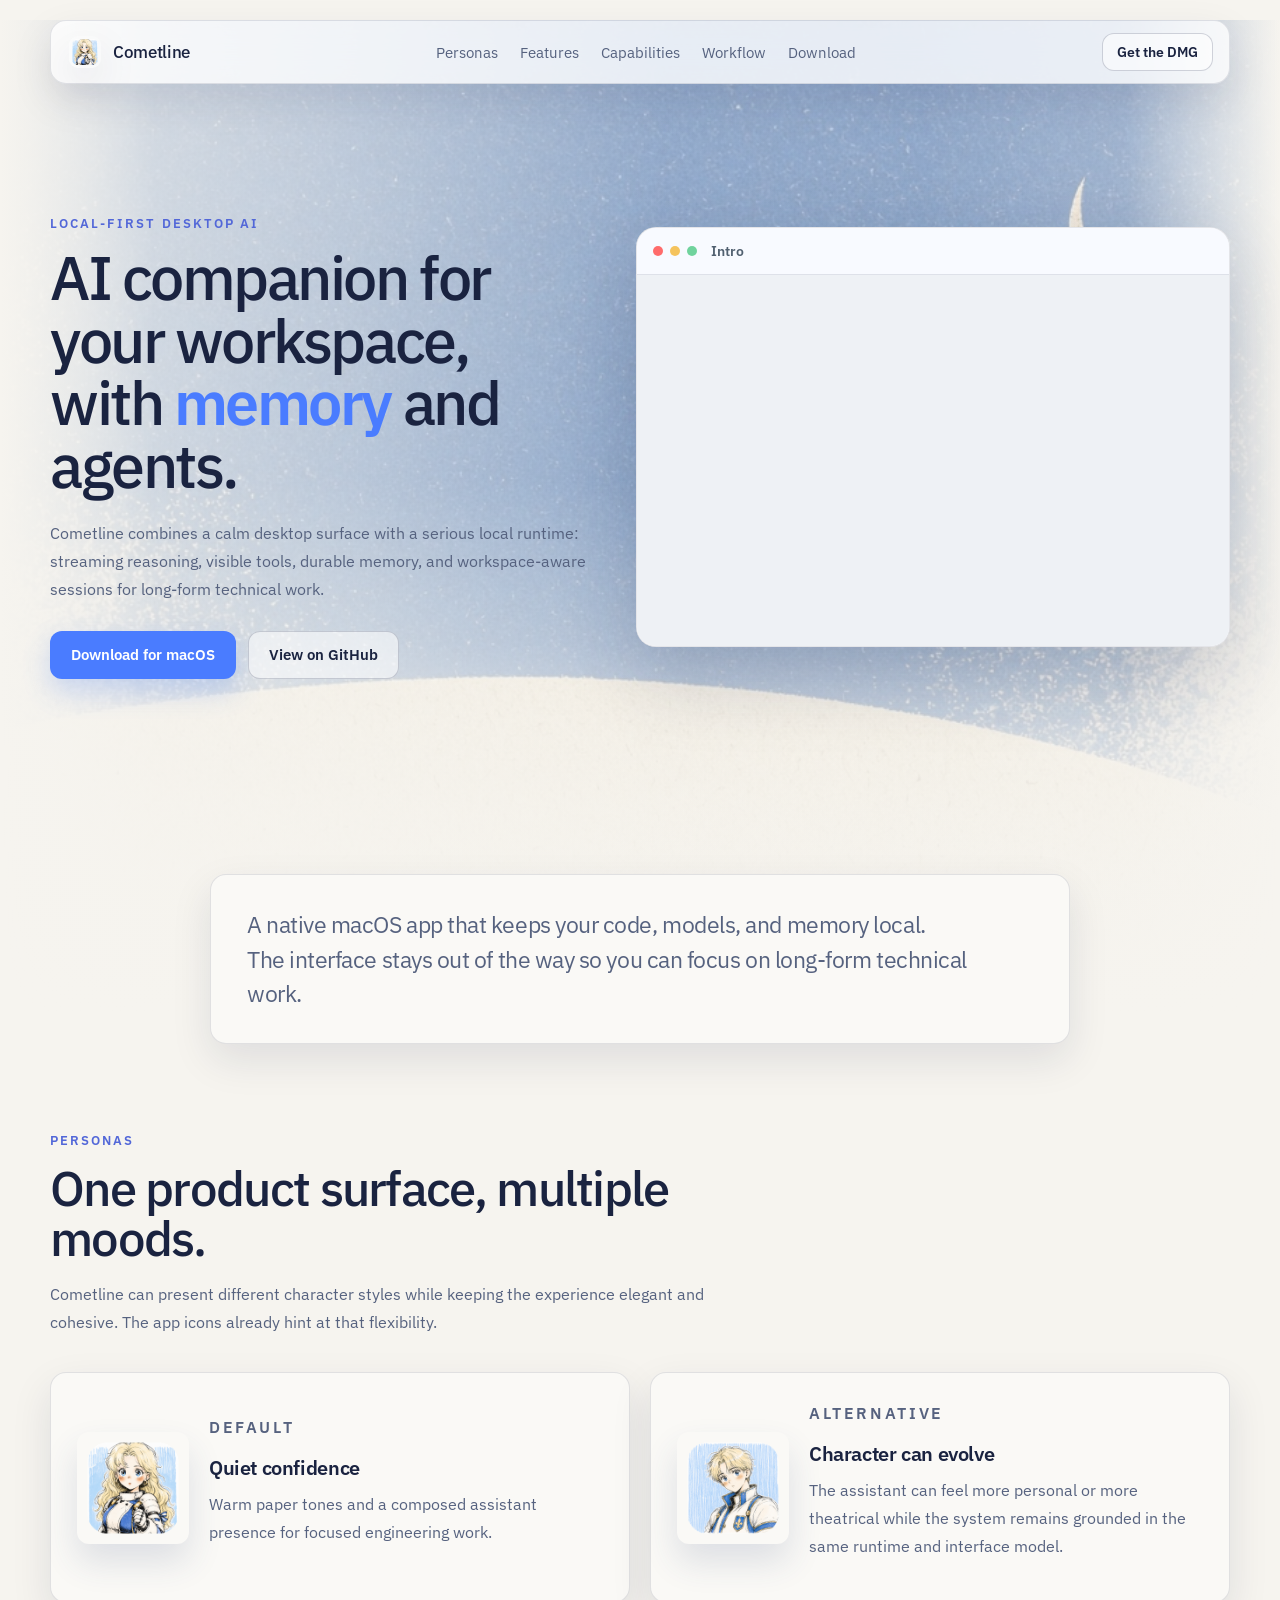
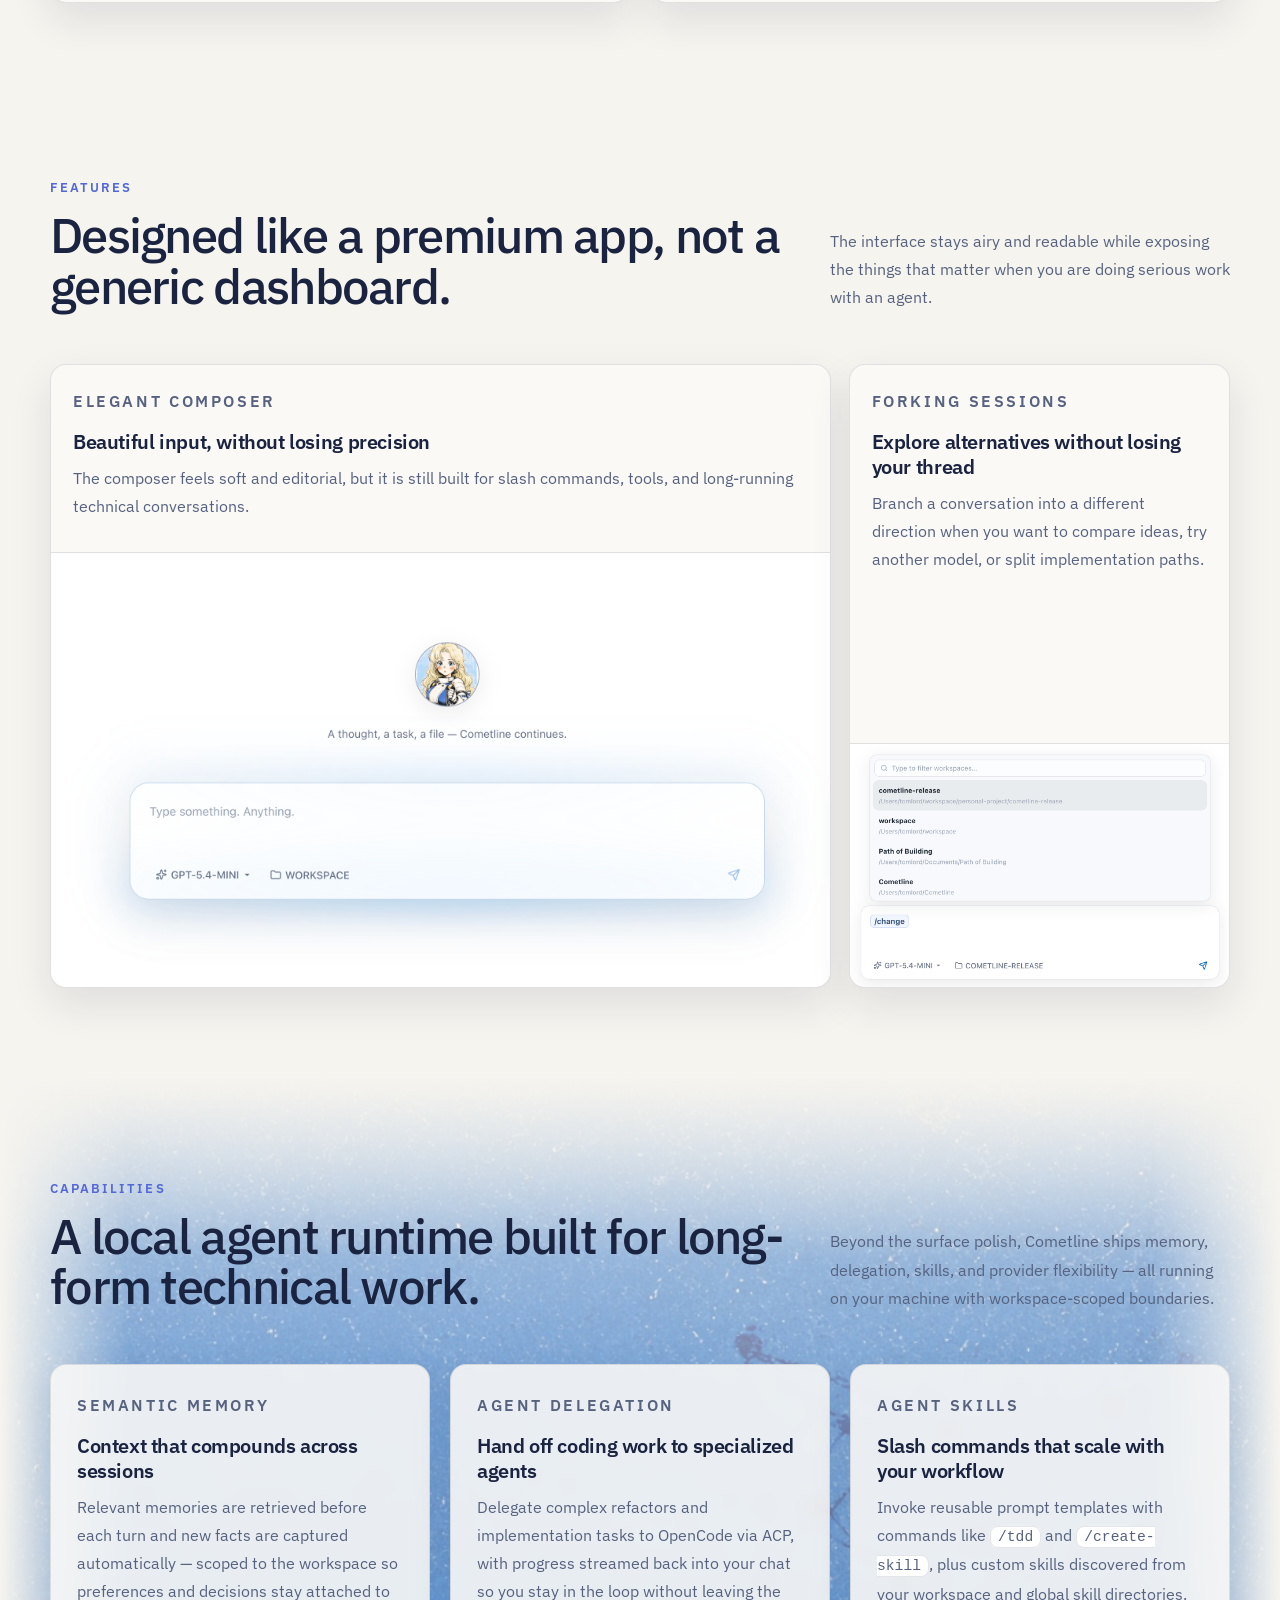
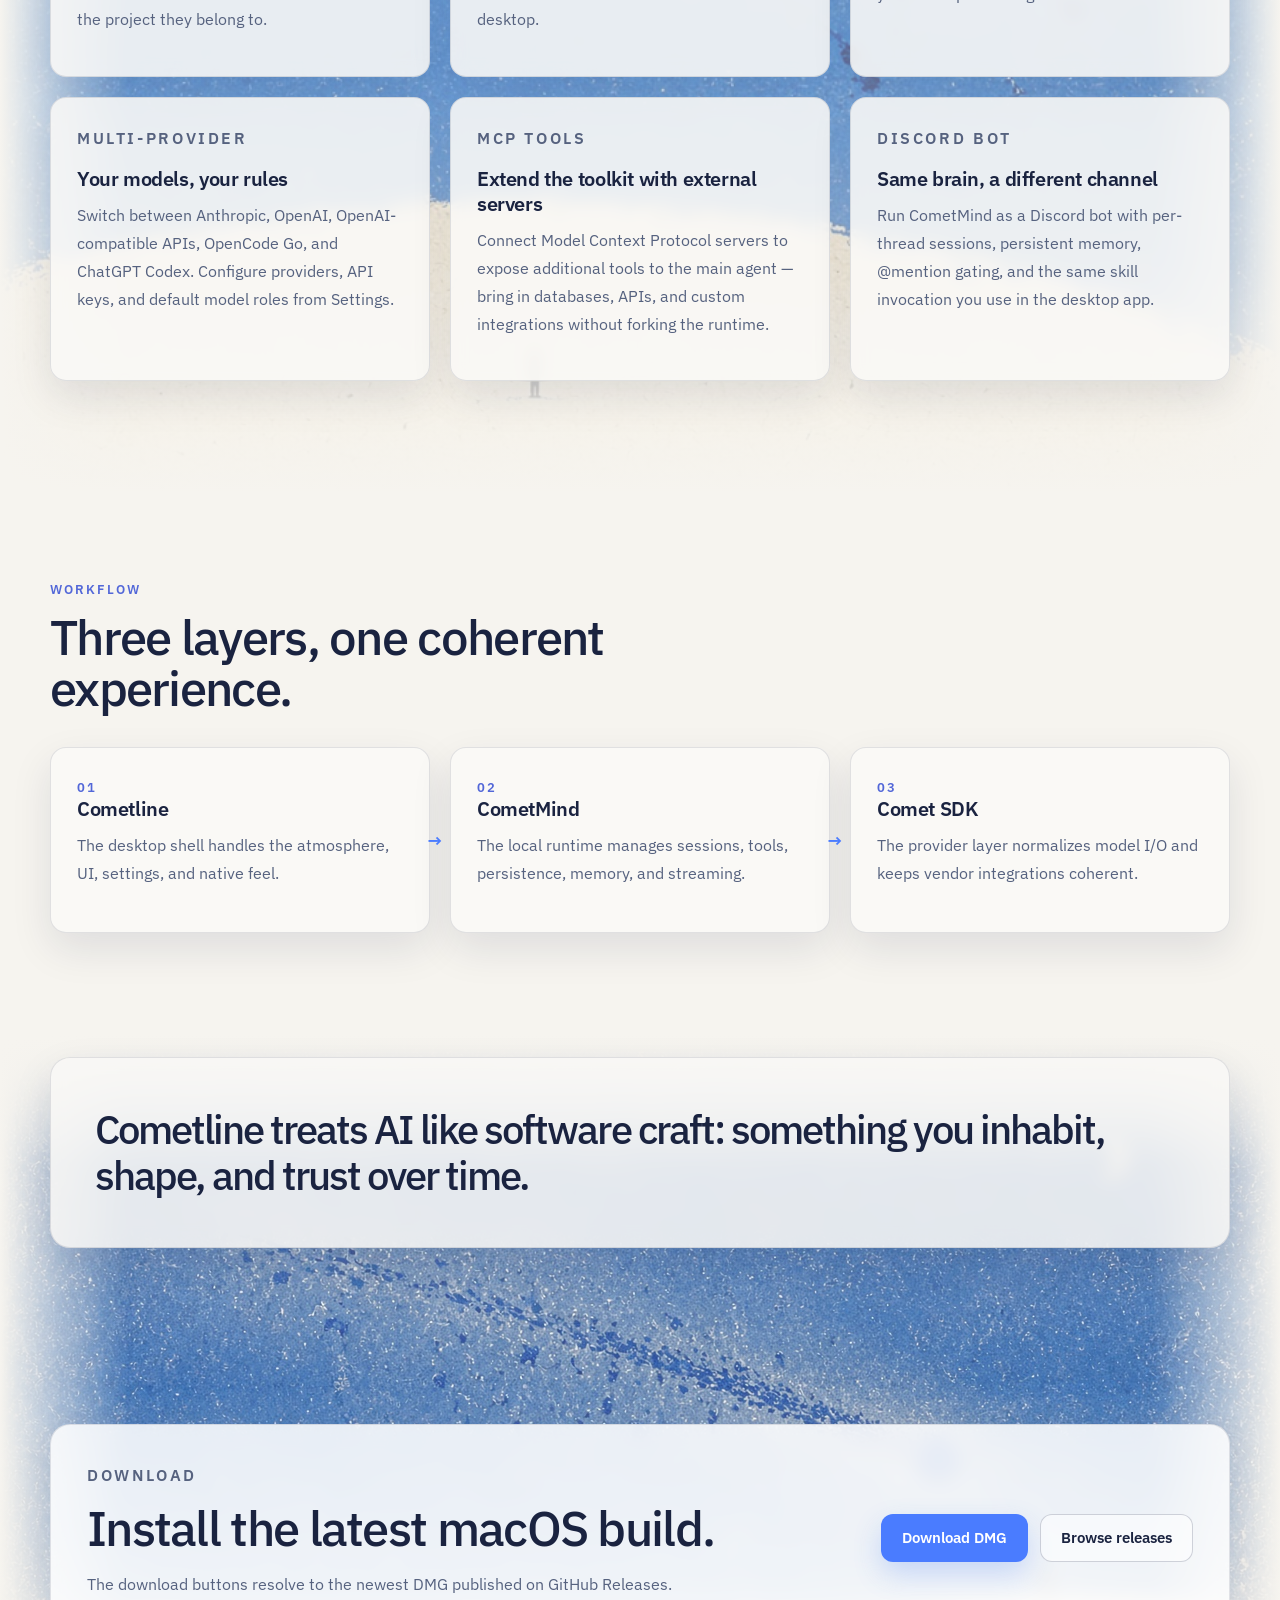
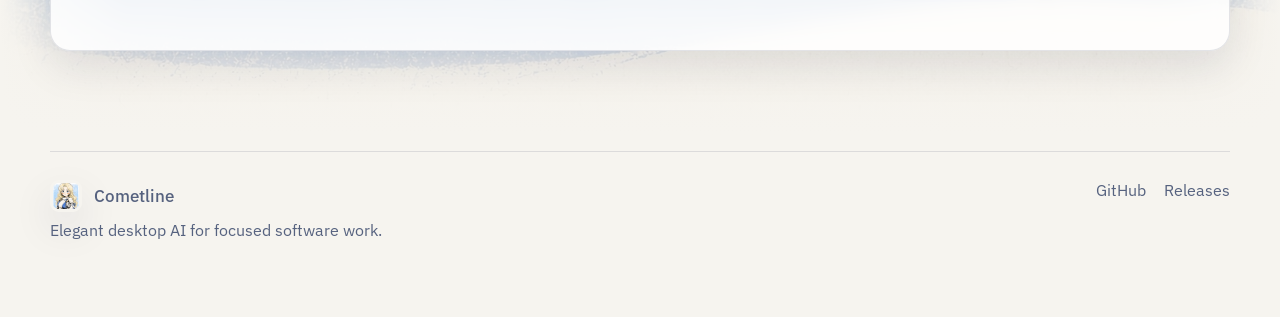
==== index.html @ 5d24bba9 "new landing page Signed-off-by: Tom Liu (Liu Hsiu-Chi) <0xtomlord1122@gmail.com>" ====
<!doctype html>
<html lang="en">
  <head>
    <meta charset="utf-8" />
    <meta name="viewport" content="width=device-width, initial-scale=1" />
    <title>Cometline</title>
    <meta
      name="description"
      content="Cometline is a local-first desktop AI assistant with semantic memory, agent delegation, slash-command skills, multi-provider support, MCP tools, and a native-feeling macOS interface."
    />
    <meta property="og:title" content="Cometline" />
    <meta
      property="og:description"
      content="Elegant desktop AI for focused software work."
    />
    <meta property="og:type" content="website" />
    <meta name="theme-color" content="#f4efe5" />
    <link rel="icon" type="image/png" href="./static/app_icon.png" />
    <link rel="preconnect" href="https://fonts.googleapis.com" />
    <link rel="preconnect" href="https://fonts.gstatic.com" crossorigin />
    <link
      href="https://fonts.googleapis.com/css2?family=IBM+Plex+Sans:ital,wght@0,400;0,500;0,600;1,400&display=swap"
      rel="stylesheet"
    />
    <link rel="stylesheet" href="./styles.css" />
    <link rel="preload" as="image" href="./static/visual-nebula.jpg" />
  </head>
  <body>
    <div class="hero-atmosphere" aria-hidden="true">
      <img
        src="./static/visual-nebula.jpg"
        alt=""
        width="1280"
        height="720"
        fetchpriority="high"
      />
    </div>

    <div class="page-shell">
      <header class="site-header">
        <a class="brand" href="#top" aria-label="Cometline home">
          <img class="brand-icon" src="./static/app_icon.png" alt="" />
          <span class="brand-wordmark">Cometline</span>
        </a>

        <nav class="site-nav" aria-label="Primary">
          <a href="#personas">Personas</a>
          <a href="#features">Features</a>
          <a href="#capabilities">Capabilities</a>
          <a href="#workflow">Workflow</a>
          <a href="#download">Download</a>
        </nav>

        <a class="button button-small button-secondary" href="#download">Get the DMG</a>
      </header>

      <main id="top">
        <section class="hero section" aria-labelledby="hero-heading">
          <div class="hero-copy">
            <p class="eyebrow">Local-first desktop AI</p>
            <h1 id="hero-heading">
              AI companion for your workspace, with <em>memory</em> and agents.
            </h1>
            <p class="hero-text">
              Cometline combines a calm desktop surface with a serious local runtime: streaming
              reasoning, visible tools, durable memory, and workspace-aware sessions for long-form
              technical work.
            </p>

            <div class="hero-actions">
              <a
                class="button button-primary"
                id="hero-download-link"
                href="https://github.com/Cometline/cometline/releases/latest"
              >
                Download for macOS
              </a>
              <a class="button button-ghost" href="https://github.com/Cometline/cometline">
                View on GitHub
              </a>
            </div>
          </div>

          <div class="hero-stage">
            <div class="video-shell">
              <div class="window-bar">
                <div class="traffic-lights" aria-hidden="true">
                  <span></span>
                  <span></span>
                  <span></span>
                </div>
                <span class="window-label">Intro</span>
              </div>
              <video
                class="intro-video"
                src="./static/intro.mp4"
                autoplay
                muted
                loop
                playsinline
                preload="metadata"
              ></video>
            </div>
          </div>
        </section>

        <section class="section trust-band" aria-label="Product positioning">
          <p>
            A native macOS app that keeps your code, models, and memory local. The interface stays
            out of the way so you can focus on long-form technical work.
          </p>
        </section>

        <section class="section personas-section" id="personas" aria-labelledby="personas-heading">
          <div class="section-heading">
            <p class="eyebrow">Personas</p>
            <h2 id="personas-heading">One product surface, multiple moods.</h2>
            <p class="section-text">
              Cometline can present different character styles while keeping the experience elegant
              and cohesive. The app icons already hint at that flexibility.
            </p>
          </div>

          <div class="persona-grid">
            <article class="persona-card persona-card-main">
              <img src="./static/app_icon.png" alt="Cometline app icon" />
              <div>
                <p class="persona-label">Default</p>
                <h3>Quiet confidence</h3>
                <p>
                  Warm paper tones and a composed assistant presence for focused engineering work.
                </p>
              </div>
            </article>

            <article class="persona-card persona-card-alt">
              <img src="./static/app_icon_man.png" alt="Alternative Cometline persona icon" />
              <div>
                <p class="persona-label">Alternative</p>
                <h3>Character can evolve</h3>
                <p>
                  The assistant can feel more personal or more theatrical while the system remains
                  grounded in the same runtime and interface model.
                </p>
              </div>
            </article>
          </div>
        </section>

        <section class="section" id="features" aria-labelledby="features-heading">
          <div class="section-heading split-heading">
            <div>
              <p class="eyebrow">Features</p>
              <h2 id="features-heading">Designed like a premium app, not a generic dashboard.</h2>
            </div>
            <p class="section-text">
              The interface stays airy and readable while exposing the things that matter when you
              are doing serious work with an agent.
            </p>
          </div>

          <div class="showcase-grid">
            <article class="showcase-card showcase-card-large">
              <div class="showcase-copy">
                <p class="showcase-kicker">Elegant composer</p>
                <h3>Beautiful input, without losing precision</h3>
                <p>
                  The composer feels soft and editorial, but it is still built for slash commands,
                  tools, and long-running technical conversations.
                </p>
              </div>
              <img src="./static/elegant-composer.png" alt="Cometline elegant composer interface" />
            </article>

            <article class="showcase-card showcase-card-side">
              <div class="showcase-copy">
                <p class="showcase-kicker">Forking sessions</p>
                <h3>Explore alternatives without losing your thread</h3>
                <p>
                  Branch a conversation into a different direction when you want to compare ideas,
                  try another model, or split implementation paths.
                </p>
              </div>
              <img src="./static/fork-session.png" alt="Cometline fork session interface" />
            </article>


          </div>
        </section>

        <section class="section capabilities-section has-visual" id="capabilities" aria-labelledby="capabilities-heading">
          <div class="section-visual" aria-hidden="true">
            <img
              src="./static/visual-constellation.jpg"
              alt=""
              width="1280"
              height="720"
              loading="lazy"
            />
          </div>
          <div class="section-heading split-heading">
            <div>
              <p class="eyebrow">Capabilities</p>
              <h2 id="capabilities-heading">A local agent runtime built for long-form technical work.</h2>
            </div>
            <p class="section-text">
              Beyond the surface polish, Cometline ships memory, delegation, skills, and provider
              flexibility — all running on your machine with workspace-scoped boundaries.
            </p>
          </div>

          <div class="capability-grid">
            <article class="capability-card">
              <p class="showcase-kicker">Semantic memory</p>
              <h3>Context that compounds across sessions</h3>
              <p>
                Relevant memories are retrieved before each turn and new facts are captured
                automatically — scoped to the workspace so preferences and decisions stay attached
                to the project they belong to.
              </p>
            </article>

            <article class="capability-card">
              <p class="showcase-kicker">Agent delegation</p>
              <h3>Hand off coding work to specialized agents</h3>
              <p>
                Delegate complex refactors and implementation tasks to OpenCode via ACP, with
                progress streamed back into your chat so you stay in the loop without leaving the
                desktop.
              </p>
            </article>

            <article class="capability-card">
              <p class="showcase-kicker">Agent Skills</p>
              <h3>Slash commands that scale with your workflow</h3>
              <p>
                Invoke reusable prompt templates with commands like <code>/tdd</code> and
                <code>/create-skill</code>, plus custom skills discovered from your workspace and
                global skill directories.
              </p>
            </article>

            <article class="capability-card">
              <p class="showcase-kicker">Multi-provider</p>
              <h3>Your models, your rules</h3>
              <p>
                Switch between Anthropic, OpenAI, OpenAI-compatible APIs, OpenCode Go, and ChatGPT
                Codex. Configure providers, API keys, and default model roles from Settings.
              </p>
            </article>

            <article class="capability-card">
              <p class="showcase-kicker">MCP tools</p>
              <h3>Extend the toolkit with external servers</h3>
              <p>
                Connect Model Context Protocol servers to expose additional tools to the main agent
                — bring in databases, APIs, and custom integrations without forking the runtime.
              </p>
            </article>

            <article class="capability-card">
              <p class="showcase-kicker">Discord bot</p>
              <h3>Same brain, a different channel</h3>
              <p>
                Run CometMind as a Discord bot with per-thread sessions, persistent memory,
                @mention gating, and the same skill invocation you use in the desktop app.
              </p>
            </article>
          </div>
        </section>

        <section class="section workflow-section" id="workflow" aria-labelledby="workflow-heading">
          <div class="section-heading">
            <p class="eyebrow">Workflow</p>
            <h2 id="workflow-heading">Three layers, one coherent experience.</h2>
          </div>

          <div class="workflow-rail">
            <article class="workflow-card">
              <span class="workflow-index">01</span>
              <h3>Cometline</h3>
              <p>The desktop shell handles the atmosphere, UI, settings, and native feel.</p>
            </article>

            <article class="workflow-card">
              <span class="workflow-index">02</span>
              <h3>CometMind</h3>
              <p>The local runtime manages sessions, tools, persistence, memory, and streaming.</p>
            </article>

            <article class="workflow-card">
              <span class="workflow-index">03</span>
              <h3>Comet SDK</h3>
              <p>The provider layer normalizes model I/O and keeps vendor integrations coherent.</p>
            </article>
          </div>
        </section>

        <div class="closing-band has-visual">
          <div class="section-visual" aria-hidden="true">
            <img
              src="./static/visual-comet.jpg"
              alt=""
              width="1280"
              height="720"
              loading="lazy"
            />
          </div>

        <section class="section manifesto-section" aria-label="Manifesto">
          <blockquote>
            Cometline treats AI like software craft: something you inhabit, shape, and trust over
            time.
          </blockquote>
        </section>

        <section class="section download-section" id="download" aria-labelledby="download-heading">
          <div class="download-panel">
            <div class="download-copy">
              <p class="eyebrow">Download</p>
              <h2 id="download-heading">Install the latest macOS build.</h2>
              <p>The download buttons resolve to the newest DMG published on GitHub Releases.</p>
            </div>

            <div class="download-actions-panel">
              <a
                class="button button-primary"
                id="download-link"
                href="https://github.com/Cometline/cometline/releases/latest"
              >
                Download DMG
              </a>
              <a class="button button-ghost" href="https://github.com/Cometline/cometline/releases">
                Browse releases
              </a>
            </div>
          </div>
        </section>
        </div>
      </main>

      <footer class="site-footer">
        <div>
          <div class="footer-brand">
            <img class="brand-icon" src="./static/app_icon.png" alt="" />
            <span class="brand-wordmark">Cometline</span>
          </div>
          <p>Elegant desktop AI for focused software work.</p>
        </div>

        <div class="footer-links">
          <a href="https://github.com/Cometline/cometline">GitHub</a>
          <a href="https://github.com/Cometline/cometline/releases">Releases</a>
        </div>
      </footer>
    </div>
  </body>
</html>
---- styles.css ----
:root {
  --bg: #f6f4ef;
  --bg-deep: #edeae3;
  --surface: #faf9f6;
  --surface-strong: #ffffff;
  --surface-dark: rgba(25, 31, 52, 0.82);
  --ink: #1a2340;
  --muted: #56627f;
  --line: rgba(33, 42, 74, 0.12);
  --line-strong: rgba(33, 42, 74, 0.2);
  --blue: #4a7cff;
  --shadow-soft: 0 16px 40px rgba(24, 33, 68, 0.1);
  --shadow-strong: 0 28px 80px rgba(24, 33, 68, 0.18);
  --radius-xl: 20px;
  --radius-lg: 16px;
  --radius-md: 12px;
  --max-width: 1180px;
  --font-sans: "IBM Plex Sans", -apple-system, BlinkMacSystemFont, "Segoe UI", sans-serif;
}

* {
  box-sizing: border-box;
}

html {
  scroll-behavior: smooth;
}

body {
  position: relative;
  margin: 0;
  color: var(--ink);
  font-family: var(--font-sans);
  background: var(--bg);
  -webkit-font-smoothing: antialiased;
  text-rendering: optimizeLegibility;
  overflow-x: hidden;
}

.hero-atmosphere,
.section-visual {
  pointer-events: none;
  overflow: hidden;
}

.hero-atmosphere {
  position: absolute;
  top: 0;
  left: 0;
  right: 0;
  height: min(112vh, 1040px);
  z-index: 0;
}

.hero-atmosphere img,
.section-visual img {
  width: 100%;
  height: 100%;
  object-fit: cover;
}

.hero-atmosphere img {
  object-position: 58% 38%;
  opacity: 0.56;
  -webkit-mask-image:
    linear-gradient(to right, transparent 0%, #000 12%, #000 88%, transparent 100%),
    linear-gradient(to bottom, #000 62%, transparent 100%);
  mask-image:
    linear-gradient(to right, transparent 0%, #000 12%, #000 88%, transparent 100%),
    linear-gradient(to bottom, #000 62%, transparent 100%);
  -webkit-mask-composite: source-in;
  mask-composite: intersect;
}

.hero-atmosphere::after {
  content: "";
  position: absolute;
  inset: 0;
  background:
    linear-gradient(
      90deg,
      rgba(246, 244, 239, 0.82) 0%,
      rgba(246, 244, 239, 0.5) 28%,
      rgba(246, 244, 239, 0.14) 52%,
      rgba(246, 244, 239, 0.12) 72%,
      rgba(246, 244, 239, 0.36) 100%
    ),
    linear-gradient(
      180deg,
      rgba(246, 244, 239, 0.12) 0%,
      rgba(246, 244, 239, 0.06) 46%,
      var(--bg) 100%
    );
}

.has-visual {
  position: relative;
}

.section-visual {
  position: absolute;
  top: 0;
  bottom: 0;
  left: calc(50% - 50vw);
  width: 100vw;
  z-index: 0;
}

.section-visual img {
  object-position: center 38%;
  -webkit-mask-image:
    linear-gradient(to right, transparent 0%, #000 10%, #000 90%, transparent 100%),
    linear-gradient(to bottom, transparent 0%, #000 18%, #000 78%, transparent 100%);
  mask-image:
    linear-gradient(to right, transparent 0%, #000 10%, #000 90%, transparent 100%),
    linear-gradient(to bottom, transparent 0%, #000 18%, #000 78%, transparent 100%);
  -webkit-mask-composite: source-in;
  mask-composite: intersect;
}

.section-visual::after {
  content: "";
  position: absolute;
  inset: 0;
}

.has-visual > *:not(.section-visual) {
  position: relative;
  z-index: 1;
}

.capabilities-section.has-visual {
  padding-top: 104px;
  padding-bottom: 112px;
}

.capabilities-section .section-visual img {
  object-position: 70% 28%;
}

.capabilities-section .section-visual::after {
  background:
    linear-gradient(
      180deg,
      rgba(246, 244, 239, 0.78) 0%,
      rgba(246, 244, 239, 0.48) 30%,
      rgba(246, 244, 239, 0.4) 58%,
      rgba(246, 244, 239, 0.74) 100%
    );
}

.closing-band {
  position: relative;
  margin-top: 12px;
}

.closing-band .section-visual img {
  object-position: 78% 46%;
}

.closing-band .section-visual::after {
  background:
    linear-gradient(
      180deg,
      var(--bg) 0%,
      rgba(246, 244, 239, 0.28) 20%,
      rgba(246, 244, 239, 0.16) 50%,
      rgba(246, 244, 239, 0.48) 78%,
      var(--bg) 100%
    );
}

a {
  color: inherit;
  text-decoration: none;
}

img,
video {
  display: block;
  max-width: 100%;
}

.page-shell {
  position: relative;
  z-index: 1;
  width: min(calc(100% - 40px), var(--max-width));
  margin: 0 auto;
}

.site-header {
  position: sticky;
  top: 16px;
  z-index: 20;
  display: flex;
  align-items: center;
  justify-content: space-between;
  gap: 20px;
  margin-top: 20px;
  padding: 12px 16px 12px 18px;
  border: 1px solid var(--line);
  border-radius: var(--radius-lg);
  background: rgba(255, 255, 255, 0.78);
  box-shadow: var(--shadow-soft);
  backdrop-filter: saturate(1.15) blur(16px);
  -webkit-backdrop-filter: saturate(1.15) blur(16px);
}

.brand,
.footer-brand {
  display: inline-flex;
  align-items: center;
  gap: 12px;
}

.brand {
  font-weight: 600;
  letter-spacing: -0.02em;
}

.brand-icon {
  width: 32px;
  height: 32px;
  border-radius: 9px;
  box-shadow: var(--shadow-soft);
}

.brand-wordmark {
  font-size: 1.05rem;
  font-weight: 500;
}

.site-nav {
  display: inline-flex;
  gap: 22px;
  color: var(--muted);
  font-size: 0.92rem;
}

.site-nav a:hover,
.footer-links a:hover {
  color: var(--ink);
}

.section {
  padding: 88px 0;
}

.hero {
  display: grid;
  grid-template-columns: minmax(0, 0.95fr) minmax(0, 1.05fr);
  align-items: center;
  gap: 48px;
  min-height: calc(100vh - 110px);
  padding-top: 24px;
}

.hero-copy {
  position: relative;
}

.eyebrow,
.persona-label,
.showcase-kicker,
.workflow-index,
.capability-index {
  margin: 0 0 14px;
  color: #5267d8;
  font-size: 0.8rem;
  font-weight: 600;
  letter-spacing: 0.16em;
  text-transform: uppercase;
}

h1,
h2,
h3,
p,
blockquote {
  margin-top: 0;
}

h1,
h2,
.manifesto-section blockquote {
  font-weight: 500;
}

h1 {
  margin-bottom: 22px;
  font-size: clamp(2.6rem, 4.8vw, 4.4rem);
  line-height: 1.02;
  letter-spacing: -0.04em;
}

h1 em {
  font-style: normal;
  font-weight: 600;
  color: var(--blue);
}

h2 {
  margin-bottom: 16px;
  font-size: clamp(2rem, 3.8vw, 3.2rem);
  line-height: 1.04;
  letter-spacing: -0.035em;
}

h3 {
  margin-bottom: 10px;
  font-size: 1.22rem;
  font-weight: 600;
  letter-spacing: -0.02em;
}

.hero-text,
.section-text,
.trust-band p,
.persona-card p,
.showcase-copy p,
.capability-card p,
.workflow-card p,
.download-copy p,
.site-footer p,
.floating-card span {
  color: var(--muted);
  font-size: 1.02rem;
  line-height: 1.72;
}

.capability-card code {
  padding: 2px 7px;
  border: 1px solid var(--line);
  border-radius: 8px;
  background: var(--surface-strong);
  color: var(--muted);
  font-family: "SF Mono", ui-monospace, Menlo, Monaco, Consolas, monospace;
  font-size: 0.9em;
}

.hero-actions,
.download-actions-panel {
  display: flex;
  flex-wrap: wrap;
  gap: 12px;
}

.hero-actions {
  margin-top: 28px;
}

.button {
  display: inline-flex;
  align-items: center;
  justify-content: center;
  min-height: 48px;
  padding: 0 20px;
  border: 1px solid transparent;
  border-radius: var(--radius-md);
  font-size: 0.94rem;
  font-weight: 600;
  transition:
    transform 180ms ease,
    box-shadow 180ms ease,
    background-color 180ms ease,
    border-color 180ms ease;
}

.button:hover {
  transform: translateY(-1px);
}

.button-primary {
  color: #fff;
  background: var(--blue);
  box-shadow: 0 12px 28px rgba(63, 121, 244, 0.24);
}

.button-primary:hover {
  box-shadow: 0 22px 44px rgba(63, 121, 244, 0.34);
}

.button-secondary,
.button-ghost {
  border-color: var(--line-strong);
  background: rgba(255, 255, 255, 0.56);
}

.button-small {
  min-height: 38px;
  padding: 0 14px;
  font-size: 0.88rem;
}

.hero-stage {
  position: relative;
  padding: 20px 0 40px;
}

.video-shell,
.persona-card,
.showcase-card,
.capability-card,
.workflow-card,
.trust-band,
.download-panel,
.manifesto-section blockquote,
.floating-card {
  border: 1px solid var(--line);
  background: var(--surface);
  box-shadow: var(--shadow-soft);
}

.video-shell {
  overflow: hidden;
  border-radius: var(--radius-xl);
  background: var(--surface-strong);
  box-shadow: var(--shadow-strong);
}

.window-bar {
  display: flex;
  align-items: center;
  gap: 14px;
  padding: 14px 16px;
  border-bottom: 1px solid var(--line);
  background: rgba(247, 249, 255, 0.8);
}

.window-label {
  color: #516070;
  font-size: 0.88rem;
  font-weight: 600;
}

.traffic-lights {
  display: inline-flex;
  gap: 7px;
}

.traffic-lights span {
  width: 10px;
  height: 10px;
  border-radius: 50%;
}

.traffic-lights span:first-child {
  background: #ff6b6b;
}

.traffic-lights span:nth-child(2) {
  background: #f5c35d;
}

.traffic-lights span:nth-child(3) {
  background: #70d39d;
}

.intro-video {
  width: 100%;
  aspect-ratio: 16 / 10;
  object-fit: cover;
  background: #eef1f5;
}

.floating-card {
  position: absolute;
  display: flex;
  align-items: center;
  gap: 12px;
  max-width: 230px;
  padding: 11px 12px;
  border-radius: var(--radius-md);
}

.floating-card img {
  width: 44px;
  height: 44px;
  border-radius: 12px;
  flex: 0 0 auto;
}

.floating-card strong {
  display: block;
  margin-bottom: 3px;
  font-size: 0.88rem;
}

.floating-card span {
  font-size: 0.9rem;
  line-height: 1.5;
}

.floating-card-left {
  left: -56px;
  bottom: 48px;
}

.floating-card-right {
  top: 28px;
  right: -48px;
}

.trust-band {
  width: min(100%, 860px);
  margin-inline: auto;
  padding: 32px 36px;
  border-radius: var(--radius-lg);
  background: var(--surface);
}

.trust-band p {
  max-width: 720px;
  margin: 0;
  color: var(--muted);
  font-size: clamp(1.15rem, 1.8vw, 1.45rem);
  line-height: 1.5;
  letter-spacing: -0.02em;
}

.section-heading {
  max-width: 720px;
}

.split-heading {
  display: grid;
  grid-template-columns: minmax(0, 1fr) minmax(260px, 400px);
  gap: 28px;
  align-items: end;
  max-width: none;
}

.persona-grid,
.capability-grid,
.workflow-rail {
  display: grid;
  gap: 20px;
}

.persona-grid {
  grid-template-columns: repeat(2, minmax(0, 1fr));
  margin-top: 36px;
}

.persona-card {
  display: grid;
  grid-template-columns: 112px minmax(0, 1fr);
  gap: 20px;
  align-items: center;
  padding: 26px;
  border-radius: var(--radius-lg);
}

.persona-card img {
  width: 112px;
  height: 112px;
  border-radius: var(--radius-md);
  box-shadow: 0 18px 34px rgba(49, 74, 122, 0.14);
}

.persona-card-main,
.persona-card-alt {
  background: var(--surface);
}

.showcase-grid {
  display: grid;
  grid-template-columns: repeat(6, minmax(0, 1fr));
  gap: 18px;
  margin-top: 36px;
}

.showcase-card {
  overflow: hidden;
  border-radius: var(--radius-lg);
  display: flex;
  flex-direction: column;
}

.showcase-card img,
.showcase-card video {
  width: 100%;
  margin-top: auto;
  border-top: 1px solid var(--line);
}

.showcase-video {
  aspect-ratio: 16 / 10;
  object-fit: cover;
  background: #eef1f5;
}

.showcase-card-large {
  grid-column: 1 / 5;
  grid-row: 1;
}

.showcase-card-side {
  grid-column: 5 / 7;
  grid-row: 1;
}

.showcase-copy {
  padding: 22px 22px 16px;
}

.compact-image {
  max-height: 320px;
  object-fit: contain;
  background: rgba(255, 255, 255, 0.5);
}

.capability-grid {
  grid-template-columns: repeat(3, minmax(0, 1fr));
  margin-top: 36px;
}

.capability-card {
  padding: 26px;
  border-radius: var(--radius-lg);
  background: rgba(250, 249, 246, 0.88);
  backdrop-filter: blur(8px);
  -webkit-backdrop-filter: blur(8px);
}

.workflow-rail {
  grid-template-columns: repeat(3, minmax(0, 1fr));
  margin-top: 34px;
  position: relative;
}

.workflow-card {
  position: relative;
  padding: 28px 26px;
  border-radius: var(--radius-lg);
}

.workflow-card:not(:last-child)::after {
  content: "→";
  position: absolute;
  top: 50%;
  right: -14px;
  transform: translateY(-50%);
  color: var(--blue);
  font-size: 1.1rem;
  font-weight: 600;
  z-index: 1;
}

.manifesto-section {
  padding-top: 24px;
}

.manifesto-section blockquote {
  margin: 0;
  padding: 48px 44px;
  border-radius: var(--radius-xl);
  background: rgba(250, 249, 246, 0.86);
  backdrop-filter: blur(10px);
  -webkit-backdrop-filter: blur(10px);
  font-size: clamp(1.8rem, 3.1vw, 2.8rem);
  line-height: 1.18;
  letter-spacing: -0.05em;
}

.download-panel {
  display: grid;
  grid-template-columns: minmax(0, 1fr) auto;
  gap: 28px;
  align-items: center;
  padding: 36px;
  border-radius: var(--radius-xl);
  background: rgba(255, 255, 255, 0.86);
  backdrop-filter: blur(10px);
  -webkit-backdrop-filter: blur(10px);
}

.download-actions-panel {
  justify-content: flex-end;
}

.site-footer {
  display: flex;
  align-items: flex-start;
  justify-content: space-between;
  gap: 24px;
  padding: 28px 0 56px;
  color: var(--muted);
  border-top: 1px solid var(--line);
  margin-top: 12px;
}

.footer-links {
  display: inline-flex;
  flex-wrap: wrap;
  gap: 18px;
}

@media (max-width: 1080px) {
  .hero,
  .split-heading,
  .persona-grid,
  .workflow-rail,
  .download-panel,
  .site-footer {
    grid-template-columns: 1fr;
  }

  .showcase-grid {
    grid-template-columns: 1fr;
    grid-template-rows: auto;
  }

  .showcase-card-large,
  .showcase-card-side {
    grid-column: auto;
    grid-row: auto;
  }

  .hero {
    min-height: auto;
    padding-top: 32px;
  }

  .hero-atmosphere {
    height: min(150vh, 1180px);
  }

  .hero-atmosphere img {
    object-position: 50% 36%;
    opacity: 0.46;
  }

  .hero-atmosphere::after {
    background:
      linear-gradient(
        180deg,
        rgba(246, 244, 239, 0.42) 0%,
        rgba(246, 244, 239, 0.28) 36%,
        var(--bg) 100%
      );
  }

  .capabilities-section.has-visual {
    padding-top: 80px;
    padding-bottom: 80px;
  }

  .capabilities-section .section-visual img,
  .closing-band .section-visual img {
    object-position: center 32%;
  }

  .capabilities-section .section-visual::after {
    background:
      linear-gradient(
        180deg,
        rgba(246, 244, 239, 0.9) 0%,
        rgba(246, 244, 239, 0.72) 48%,
        rgba(246, 244, 239, 0.88) 100%
      );
  }

  .closing-band .section-visual::after {
    background:
      linear-gradient(
        180deg,
        var(--bg) 0%,
        rgba(246, 244, 239, 0.62) 28%,
        rgba(246, 244, 239, 0.48) 52%,
        var(--bg) 100%
      );
  }

  .download-actions-panel {
    justify-content: flex-start;
  }

  .site-footer {
    display: grid;
  }

  .workflow-card:not(:last-child)::after {
    display: none;
  }

  .floating-card-left {
    left: -24px;
    bottom: 24px;
  }

  .floating-card-right {
    top: 20px;
    right: -24px;
  }
}

@media (max-width: 1080px) and (min-width: 721px) {
  .capability-grid {
    grid-template-columns: repeat(2, minmax(0, 1fr));
  }
}

@media (max-width: 720px) {
  .capability-grid {
    grid-template-columns: 1fr;
  }
}

@media (max-width: 820px) {
  .page-shell {
    width: min(calc(100% - 24px), var(--max-width));
  }

  .site-header {
    top: 10px;
    display: grid;
    grid-template-columns: auto minmax(0, 1fr) auto;
    align-items: center;
    gap: 10px;
    padding: 10px 14px;
    border-radius: 22px;
  }

  .brand {
    min-width: 0;
    gap: 10px;
  }

  .brand-wordmark {
    font-size: 0.95rem;
  }

  .site-nav {
    min-width: 0;
    justify-content: flex-start;
    flex-wrap: nowrap;
    gap: 10px;
    font-size: 0.82rem;
  }

  .site-nav a {
    white-space: nowrap;
  }

  .site-header > .button-small {
    width: auto;
    min-height: 36px;
    padding: 0 11px;
    font-size: 0.82rem;
    white-space: nowrap;
  }

  .section {
    padding: 64px 0;
  }

  .persona-card {
    grid-template-columns: 1fr;
  }

  .persona-card img {
    width: 96px;
    height: 96px;
  }

  .floating-card {
    position: static;
    max-width: none;
    margin-top: 14px;
  }

  .hero-stage {
    padding-bottom: 0;
  }
}

@media (max-width: 560px) {
  h1 {
    font-size: 2.3rem;
  }

  h2 {
    font-size: 2rem;
  }

  .site-header {
    display: none;
  }

  .button,
  .button-small {
    width: 100%;
  }

  .hero-actions,
  .download-actions-panel {
    flex-direction: column;
  }

  .brand {
    gap: 8px;
  }

  .brand-icon {
    width: 28px;
    height: 28px;
  }

  .brand-wordmark {
    font-size: 0.88rem;
  }

  .persona-card,
  .showcase-copy,
  .capability-card,
  .workflow-card,
  .download-panel,
  .manifesto-section blockquote {
    padding-left: 18px;
    padding-right: 18px;
  }

  .trust-band {
    padding: 22px 20px 22px 30px;
  }

  .trust-band::before {
    top: 18px;
    bottom: 18px;
    left: 14px;
  }
}

@media (prefers-reduced-motion: reduce) {
  html {
    scroll-behavior: auto;
  }

  *,
  *::before,
  *::after {
    transition: none !important;
  }

  .button:hover {
    transform: none;
  }
}
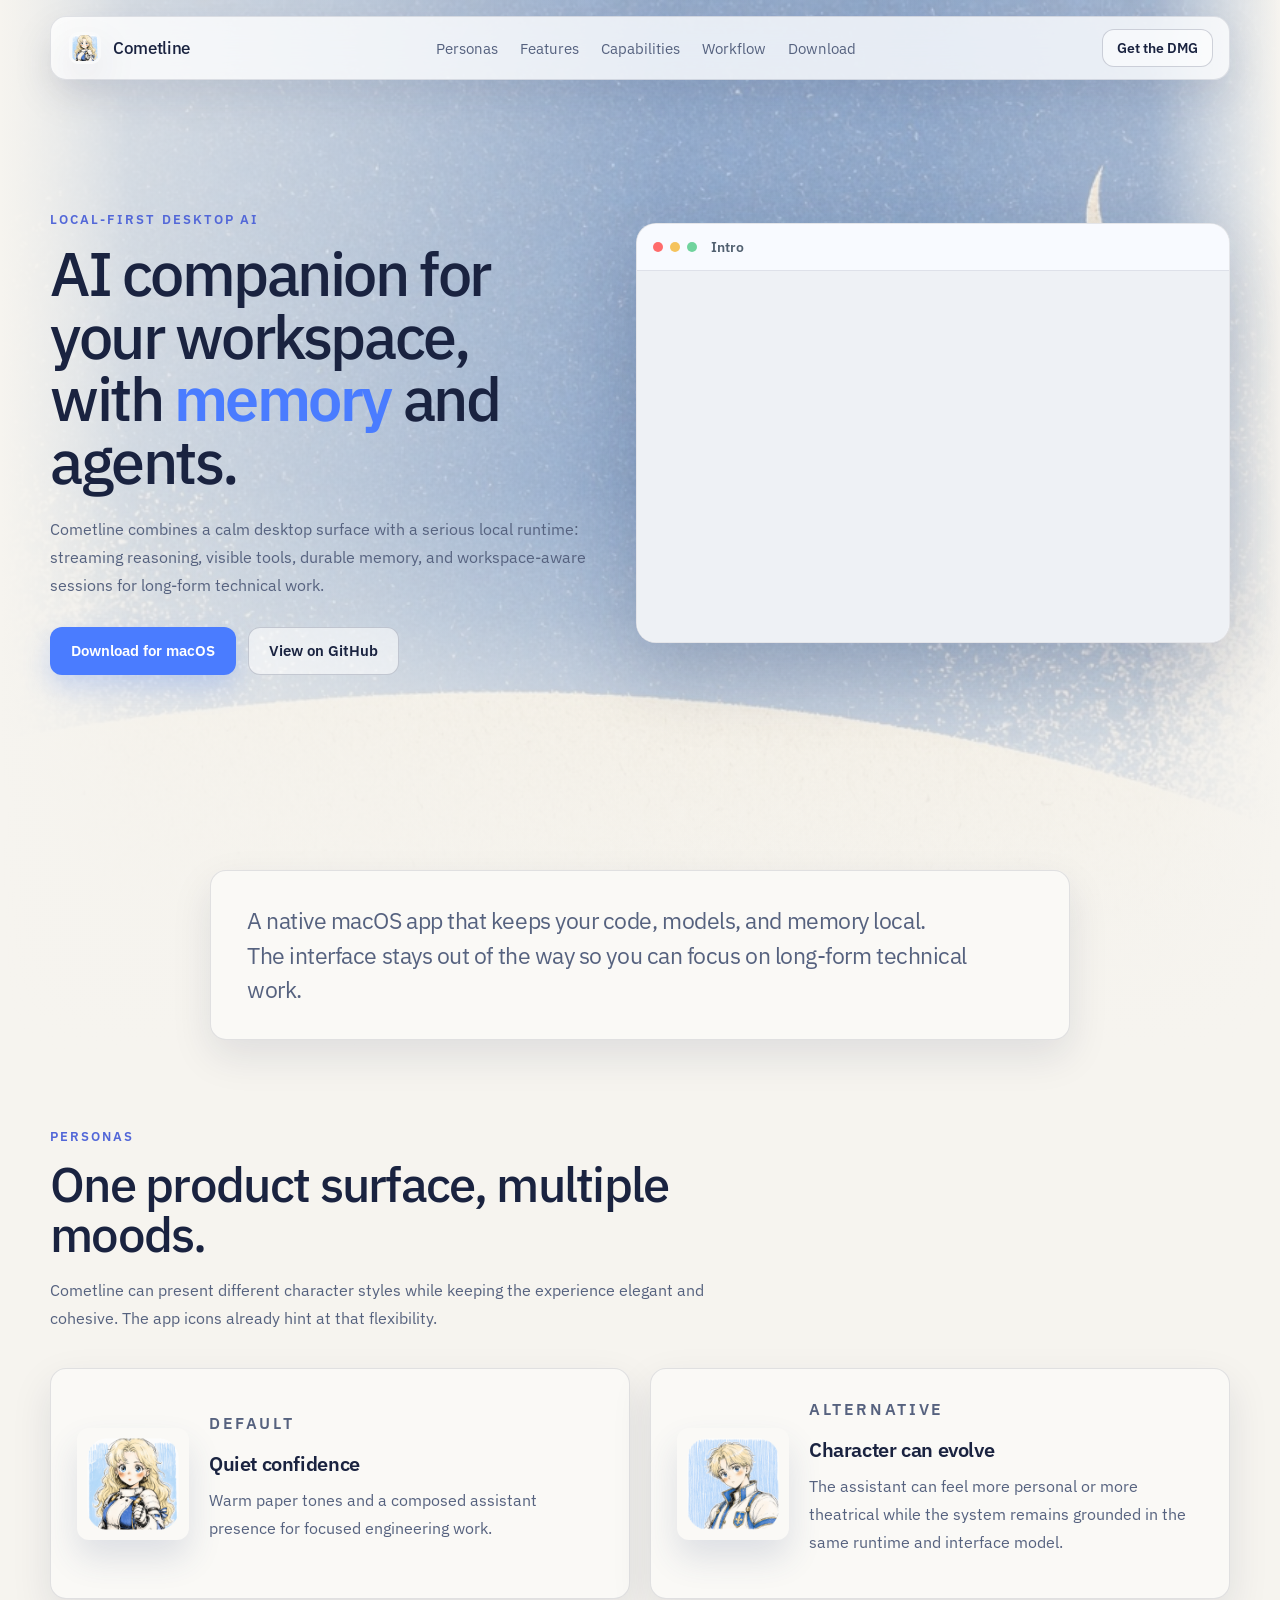
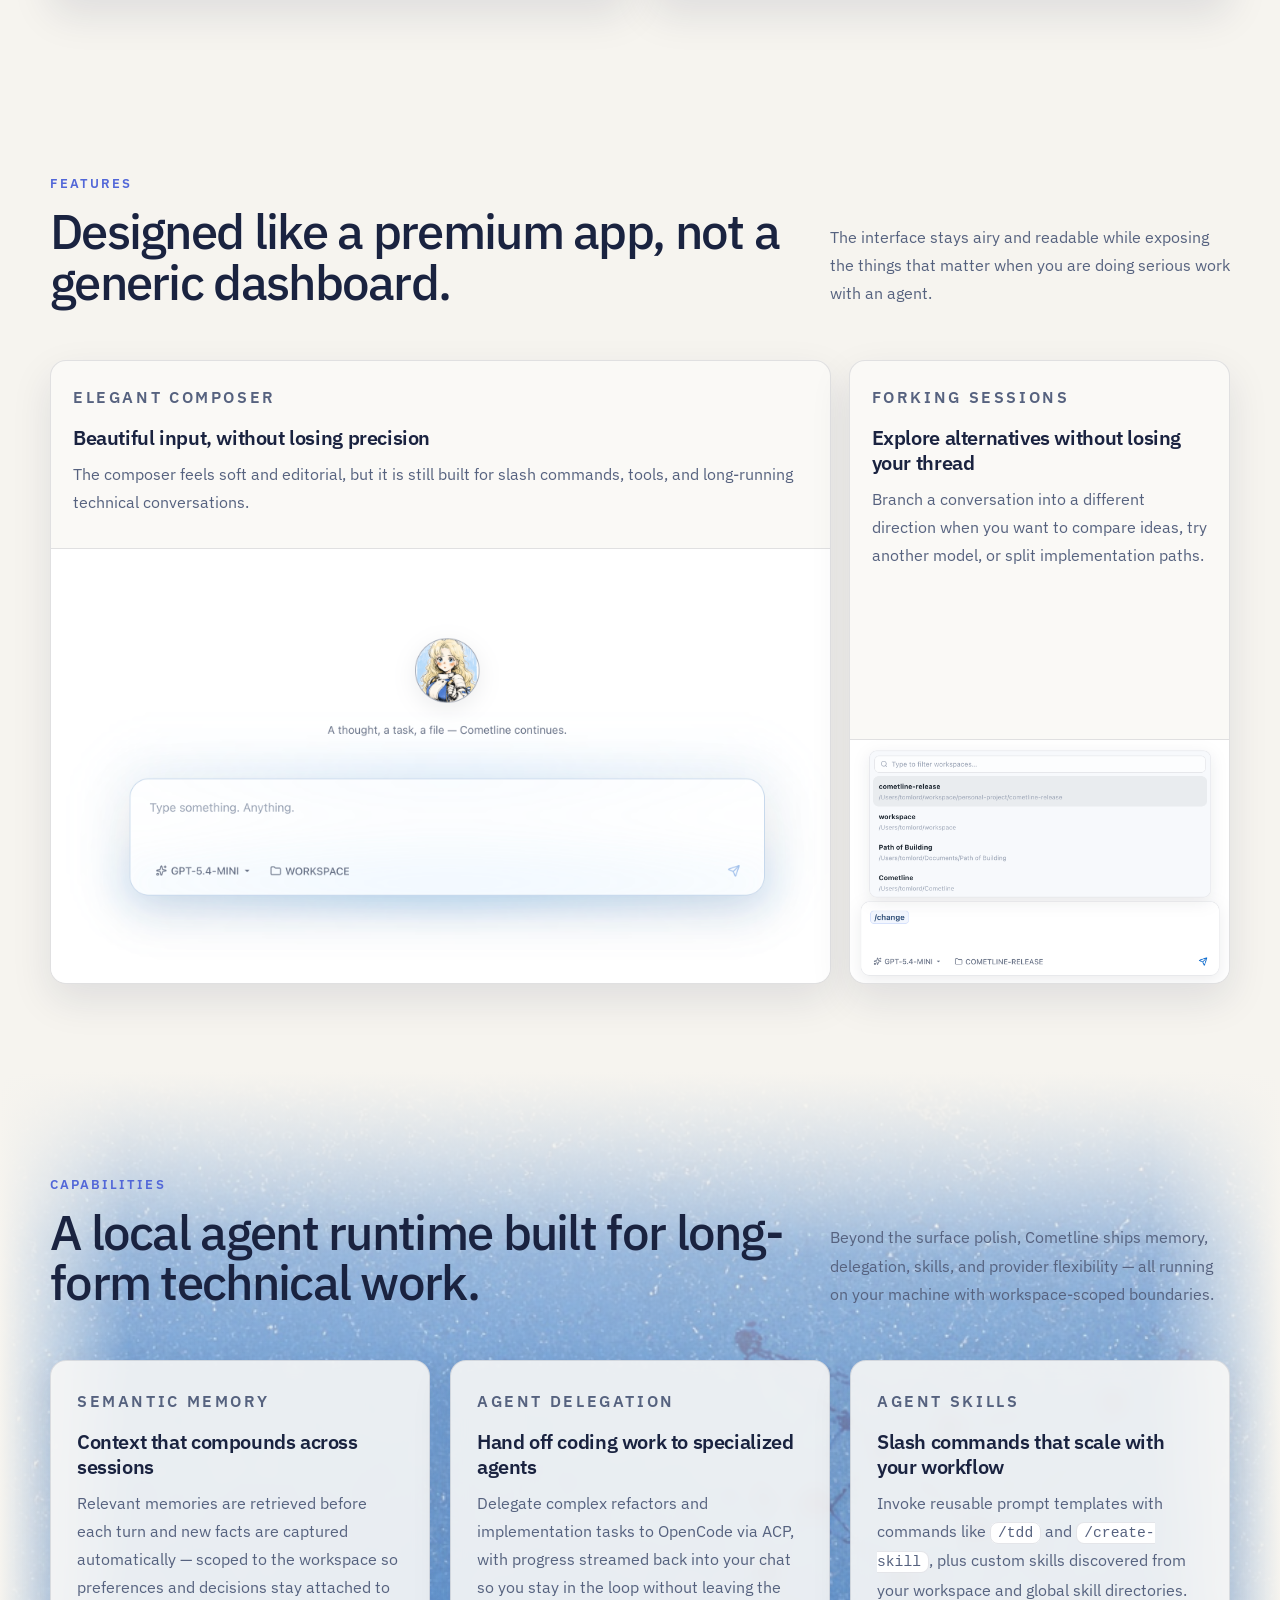
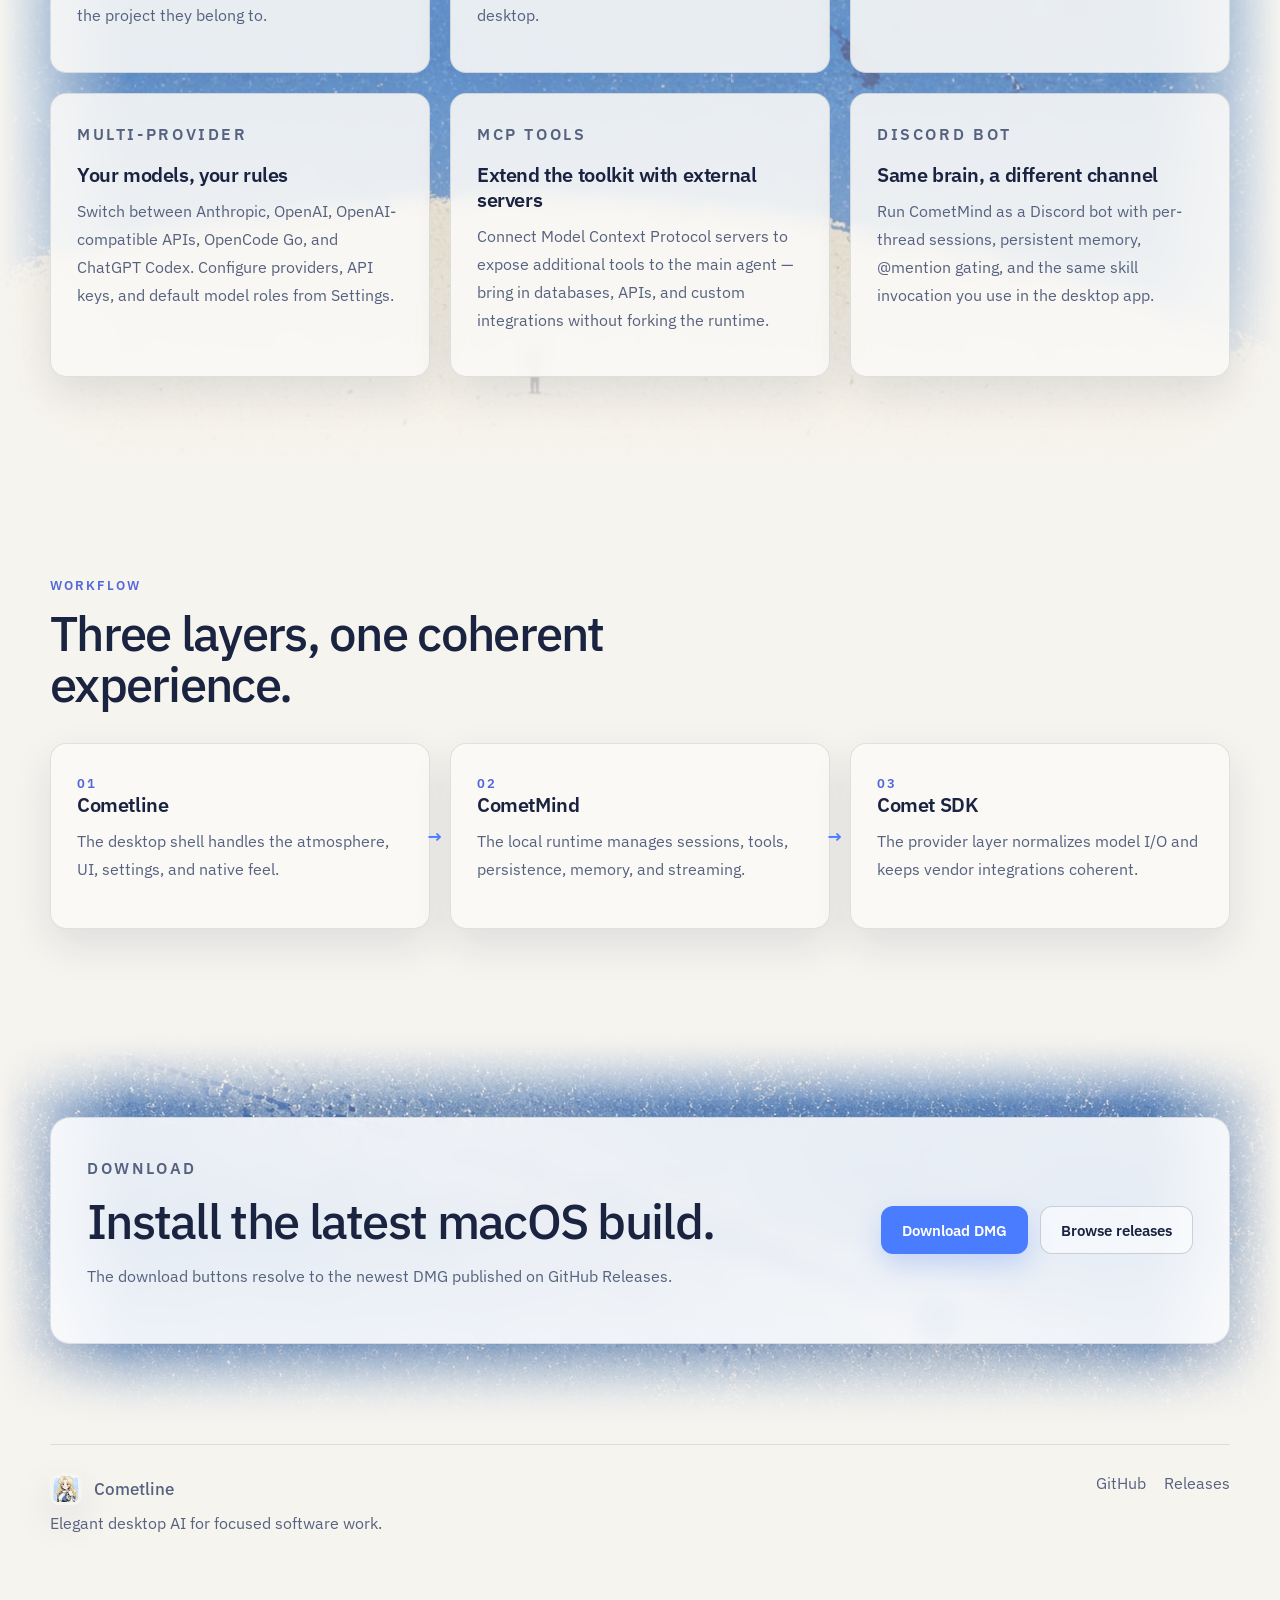
==== commit bdd692c6: "polish bg img Signed-off-by: Tom Liu (Liu Hsiu-Chi) <0xtomlord1122@gmail.com>" ====
--- a/index.html
+++ b/index.html
@@ -307,13 +307,6 @@
             />
           </div>
 
-        <section class="section manifesto-section" aria-label="Manifesto">
-          <blockquote>
-            Cometline treats AI like software craft: something you inhabit, shape, and trust over
-            time.
-          </blockquote>
-        </section>
-
         <section class="section download-section" id="download" aria-labelledby="download-heading">
           <div class="download-panel">
             <div class="download-copy">
--- a/styles.css
+++ b/styles.css
@@ -48,7 +48,7 @@
   top: 0;
   left: 0;
   right: 0;
-  height: min(112vh, 1040px);
+  height: min(118vh, 1100px);
   z-index: 0;
 }
 
@@ -63,11 +63,11 @@
   object-position: 58% 38%;
   opacity: 0.56;
   -webkit-mask-image:
-    linear-gradient(to right, transparent 0%, #000 12%, #000 88%, transparent 100%),
-    linear-gradient(to bottom, #000 62%, transparent 100%);
+    linear-gradient(to right, transparent 0%, #000 10%, #000 90%, transparent 100%),
+    linear-gradient(to bottom, #000 0%, #000 58%, transparent 100%);
   mask-image:
-    linear-gradient(to right, transparent 0%, #000 12%, #000 88%, transparent 100%),
-    linear-gradient(to bottom, #000 62%, transparent 100%);
+    linear-gradient(to right, transparent 0%, #000 10%, #000 90%, transparent 100%),
+    linear-gradient(to bottom, #000 0%, #000 58%, transparent 100%);
   -webkit-mask-composite: source-in;
   mask-composite: intersect;
 }
@@ -186,6 +186,7 @@
   z-index: 1;
   width: min(calc(100% - 40px), var(--max-width));
   margin: 0 auto;
+  padding-top: 16px;
 }
 
 .site-header {
@@ -196,7 +197,7 @@
   align-items: center;
   justify-content: space-between;
   gap: 20px;
-  margin-top: 20px;
+  margin-top: 0;
   padding: 12px 16px 12px 18px;
   border: 1px solid var(--line);
   border-radius: var(--radius-lg);
@@ -281,8 +282,7 @@
 }
 
 h1,
-h2,
-.manifesto-section blockquote {
+h2 {
   font-weight: 500;
 }
 
@@ -647,22 +647,6 @@
   z-index: 1;
 }
 
-.manifesto-section {
-  padding-top: 24px;
-}
-
-.manifesto-section blockquote {
-  margin: 0;
-  padding: 48px 44px;
-  border-radius: var(--radius-xl);
-  background: rgba(250, 249, 246, 0.86);
-  backdrop-filter: blur(10px);
-  -webkit-backdrop-filter: blur(10px);
-  font-size: clamp(1.8rem, 3.1vw, 2.8rem);
-  line-height: 1.18;
-  letter-spacing: -0.05em;
-}
-
 .download-panel {
   display: grid;
   grid-template-columns: minmax(0, 1fr) auto;
@@ -915,8 +899,7 @@
   .showcase-copy,
   .capability-card,
   .workflow-card,
-  .download-panel,
-  .manifesto-section blockquote {
+  .download-panel {
     padding-left: 18px;
     padding-right: 18px;
   }
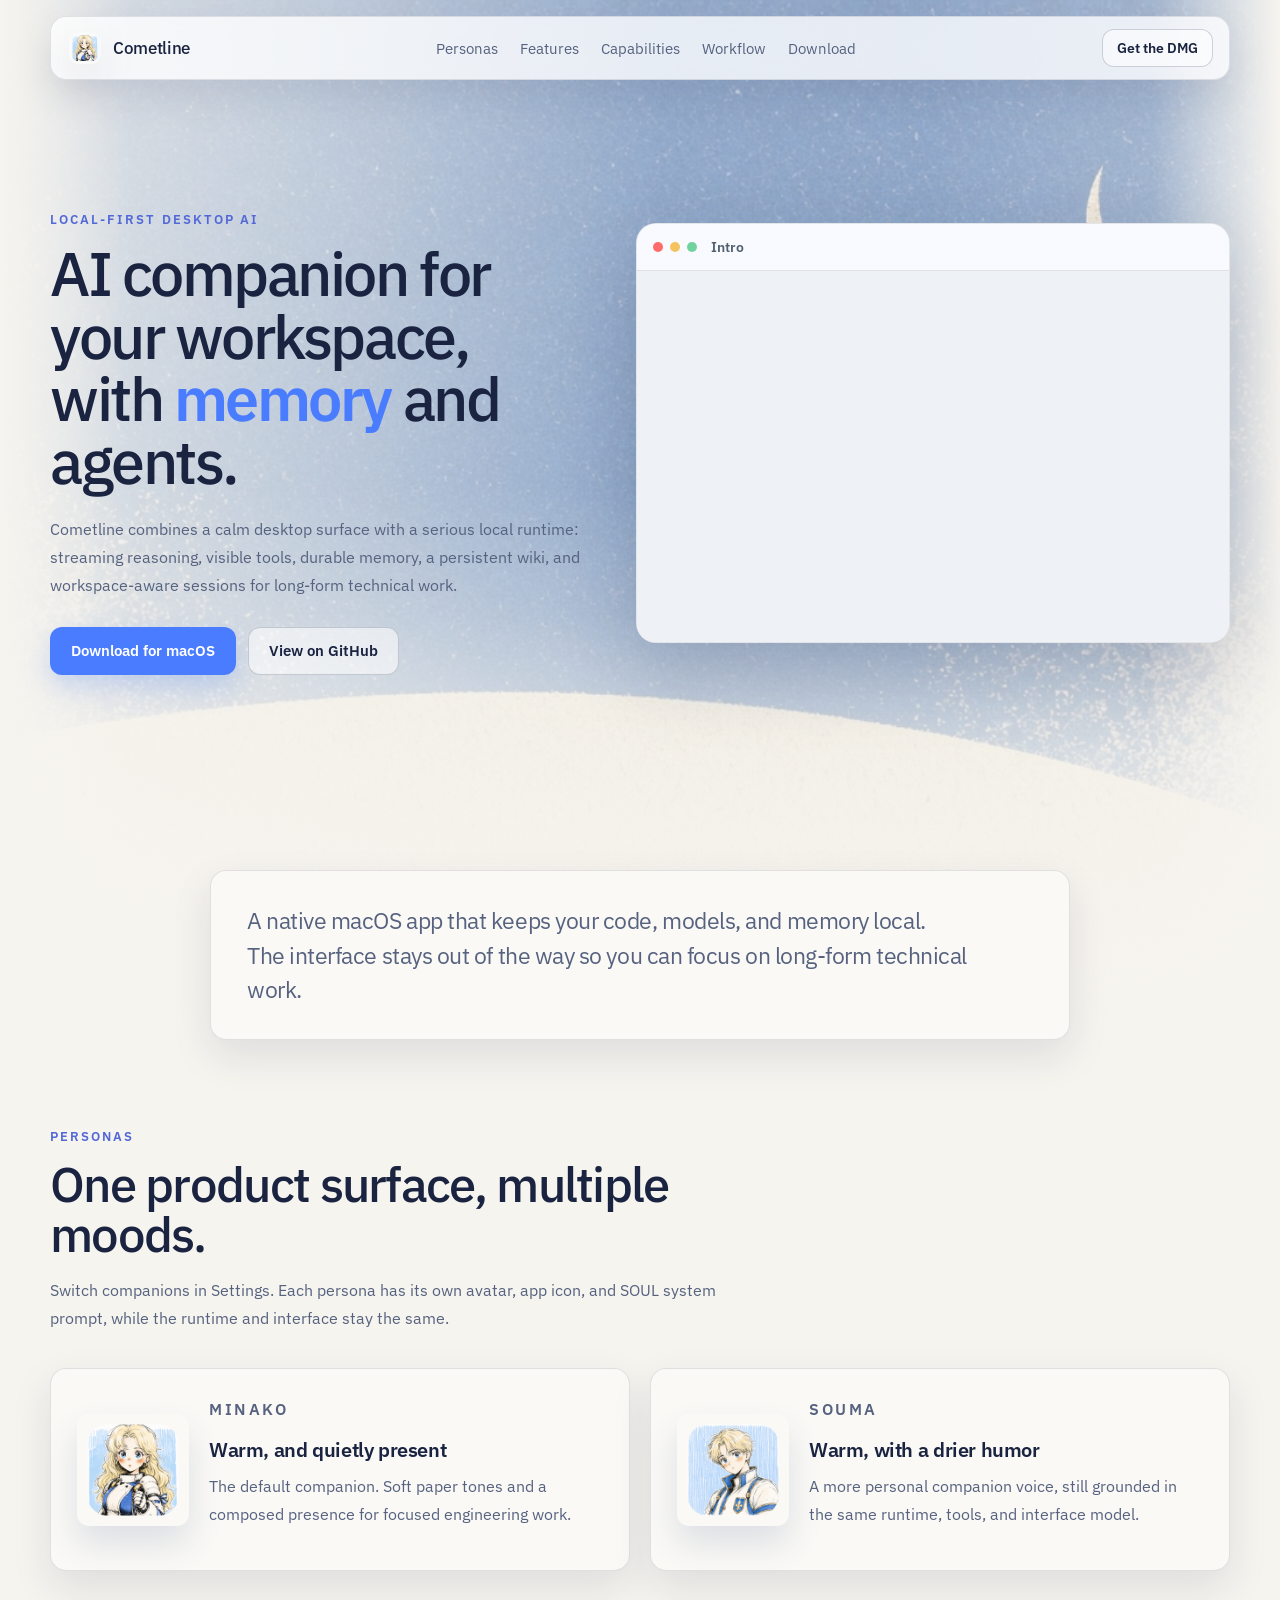
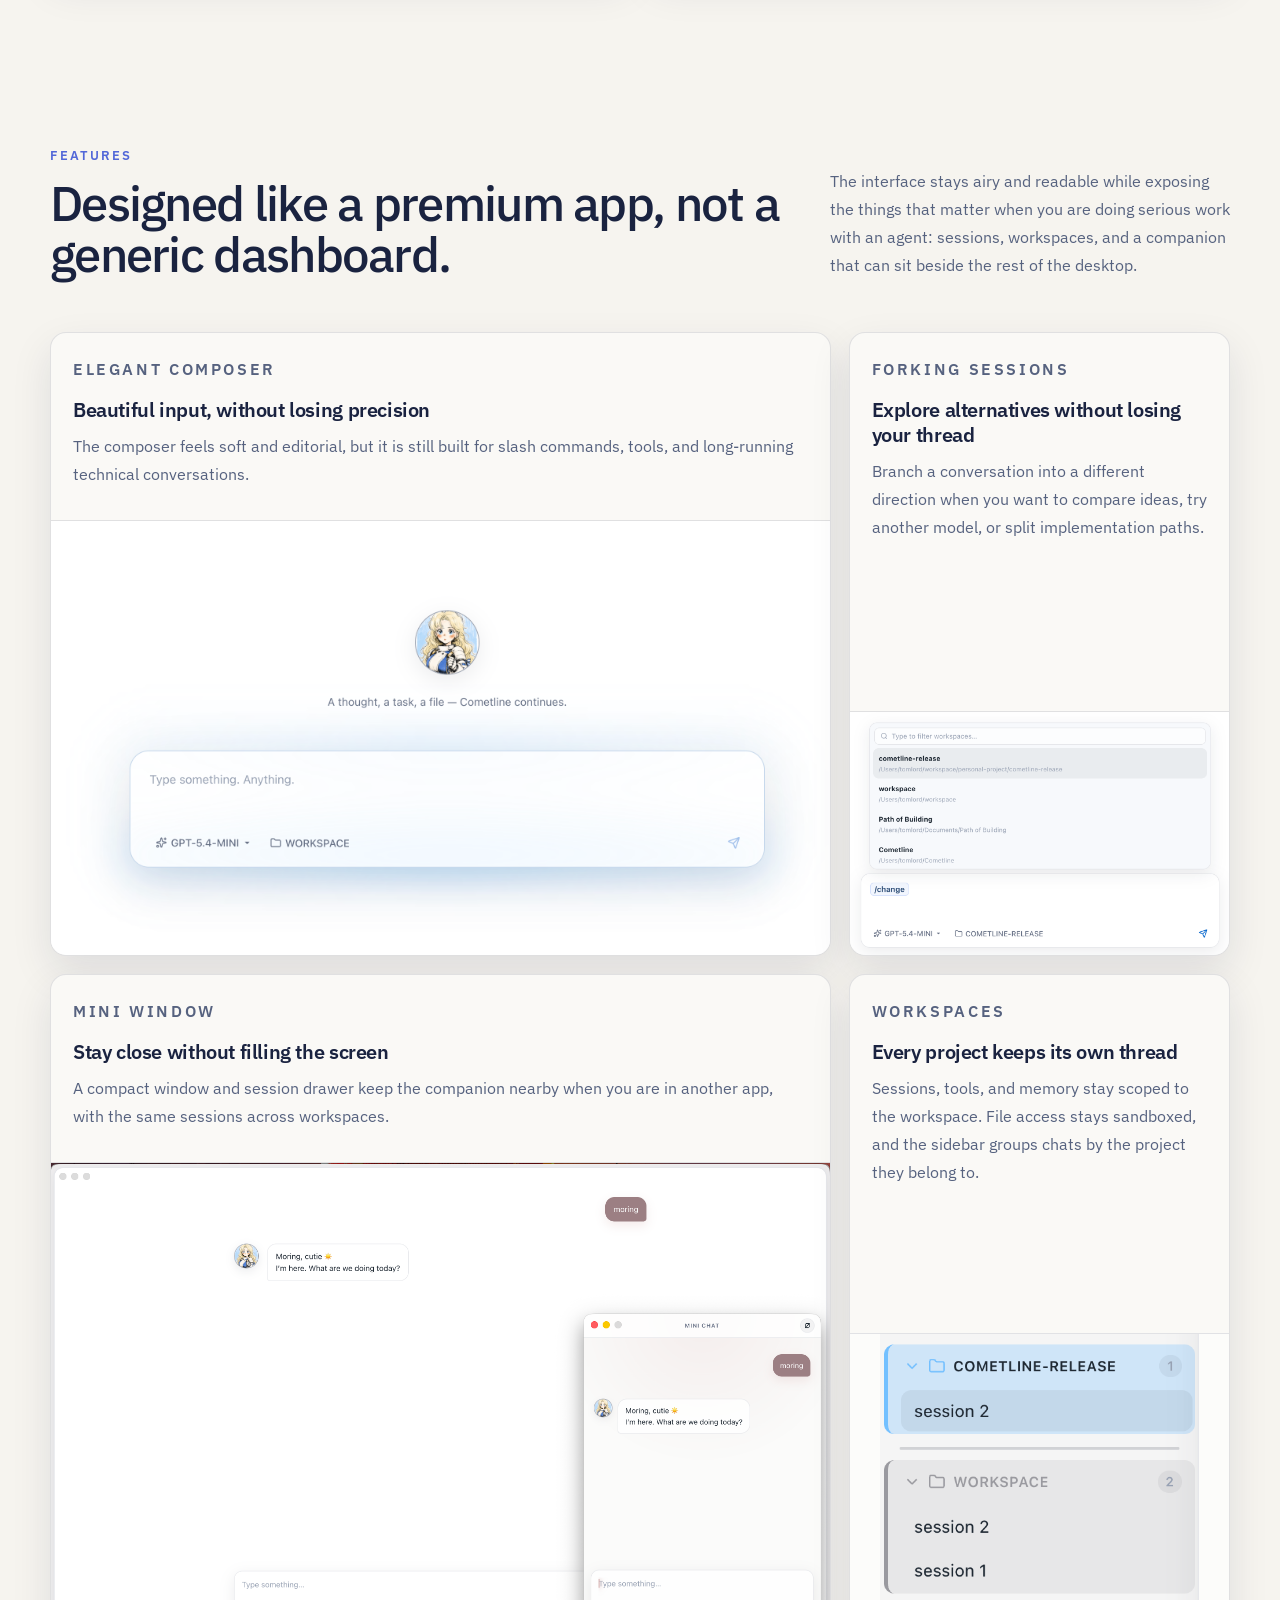
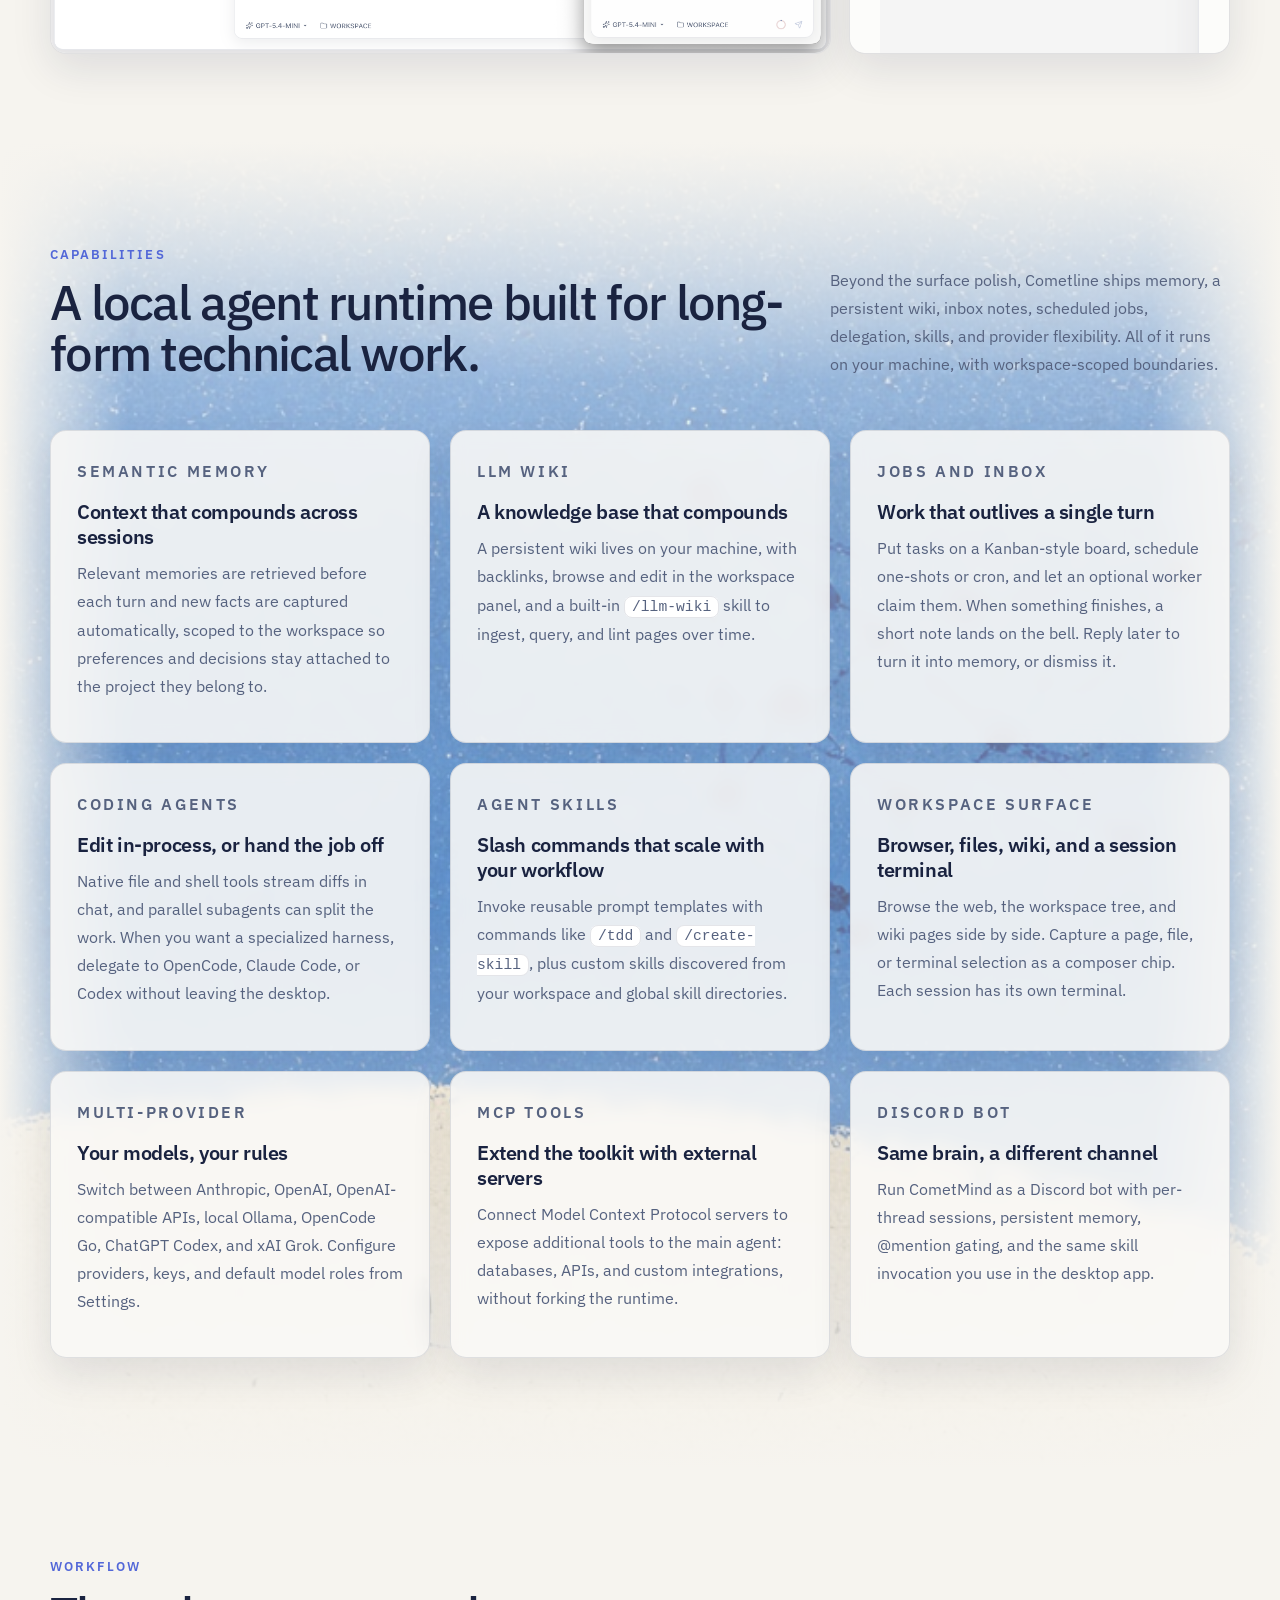
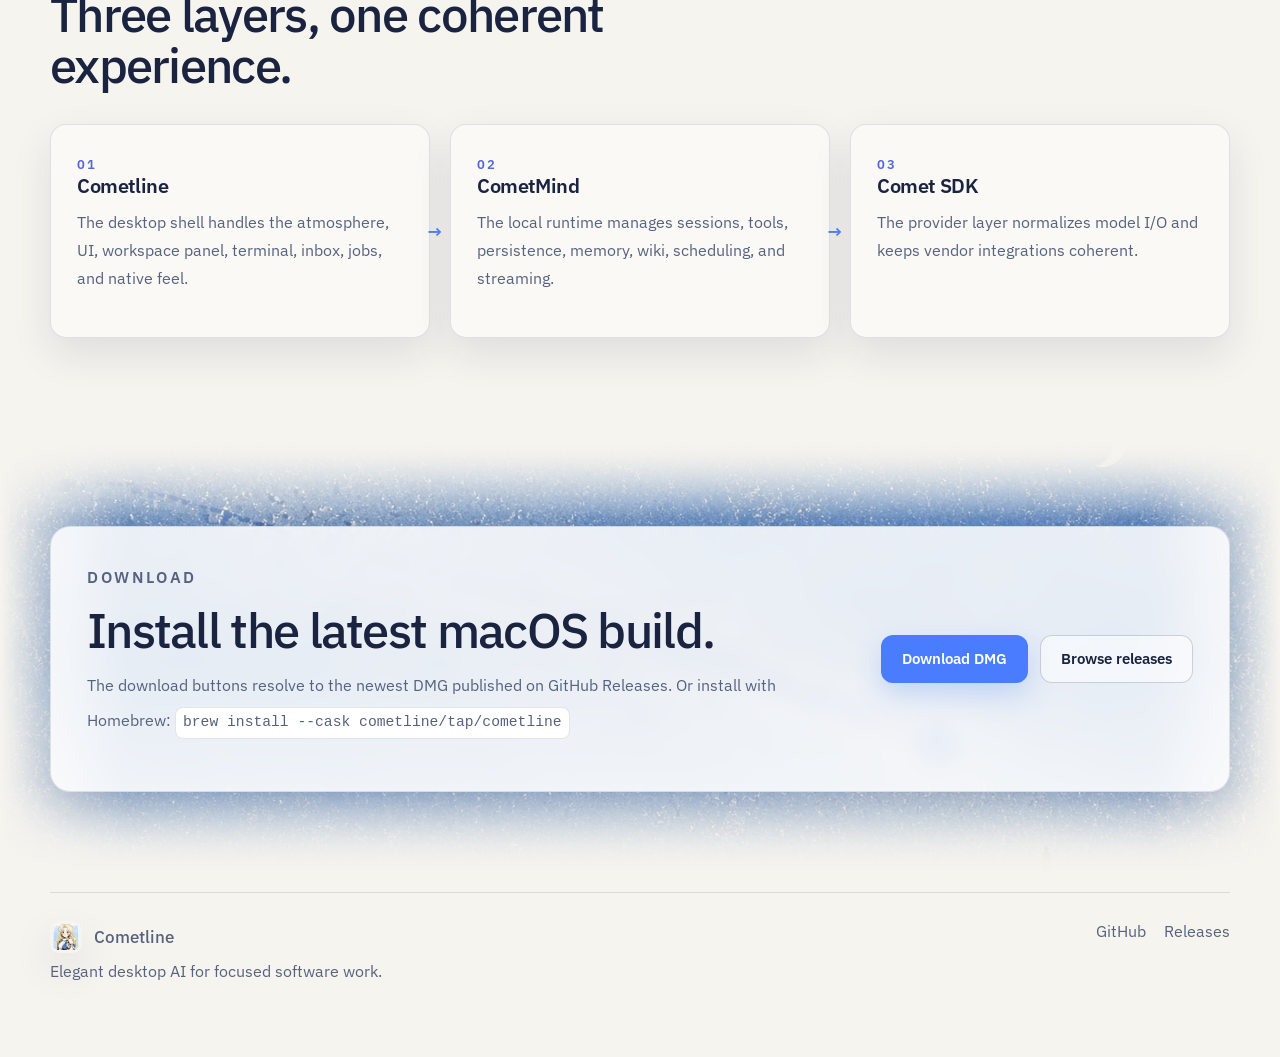
==== commit e9a6f2a3: "feat(landing): add missing product capability cards Signed-off-by: Tom Liu (Liu Hsiu-Chi) <0xtomlord" ====
--- a/index.html
+++ b/index.html
@@ -6,7 +6,7 @@
     <title>Cometline</title>
     <meta
       name="description"
-      content="Cometline is a local-first desktop AI assistant with semantic memory, agent delegation, slash-command skills, multi-provider support, MCP tools, and a native-feeling macOS interface."
+      content="Cometline is a local-first desktop AI companion with semantic memory, a persistent wiki, inbox notes, scheduled jobs, agent delegation, slash-command skills, multi-provider support, MCP tools, and a native-feeling macOS interface."
     />
     <meta property="og:title" content="Cometline" />
     <meta
@@ -23,17 +23,34 @@
       rel="stylesheet"
     />
     <link rel="stylesheet" href="./styles.css" />
-    <link rel="preload" as="image" href="./static/visual-nebula.jpg" />
+    <link
+      rel="preload"
+      as="image"
+      href="./static/visual-nebula.jpg"
+      media="(min-width: 1081px)"
+    />
+    <link
+      rel="preload"
+      as="image"
+      href="./static/visual-nebula-portrait.jpg"
+      media="(max-width: 1080px)"
+    />
   </head>
   <body>
     <div class="hero-atmosphere" aria-hidden="true">
-      <img
-        src="./static/visual-nebula.jpg"
-        alt=""
-        width="1280"
-        height="720"
-        fetchpriority="high"
-      />
+      <picture>
+        <source
+          media="(max-width: 1080px)"
+          srcset="./static/visual-nebula-portrait.jpg"
+        />
+        <img
+          src="./static/visual-nebula.jpg"
+          alt=""
+          width="1280"
+          height="720"
+          fetchpriority="high"
+        />
+      </picture>
     </div>
 
     <div class="page-shell">
@@ -63,8 +80,8 @@
             </h1>
             <p class="hero-text">
               Cometline combines a calm desktop surface with a serious local runtime: streaming
-              reasoning, visible tools, durable memory, and workspace-aware sessions for long-form
-              technical work.
+              reasoning, visible tools, durable memory, a persistent wiki, and workspace-aware
+              sessions for long-form technical work.
             </p>
 
             <div class="hero-actions">
@@ -116,31 +133,32 @@
             <p class="eyebrow">Personas</p>
             <h2 id="personas-heading">One product surface, multiple moods.</h2>
             <p class="section-text">
-              Cometline can present different character styles while keeping the experience elegant
-              and cohesive. The app icons already hint at that flexibility.
+              Switch companions in Settings. Each persona has its own avatar, app icon, and SOUL
+              system prompt, while the runtime and interface stay the same.
             </p>
           </div>
 
           <div class="persona-grid">
             <article class="persona-card persona-card-main">
-              <img src="./static/app_icon.png" alt="Cometline app icon" />
+              <img src="./static/app_icon.png" alt="Minako, the default Cometline persona" />
               <div>
-                <p class="persona-label">Default</p>
-                <h3>Quiet confidence</h3>
-                <p>
-                  Warm paper tones and a composed assistant presence for focused engineering work.
+                <p class="persona-label">Minako</p>
+                <h3>Warm, and quietly present</h3>
+                <p>
+                  The default companion. Soft paper tones and a composed presence for focused
+                  engineering work.
                 </p>
               </div>
             </article>
 
             <article class="persona-card persona-card-alt">
-              <img src="./static/app_icon_man.png" alt="Alternative Cometline persona icon" />
+              <img src="./static/app_icon_man.png" alt="Souma, an alternative Cometline persona" />
               <div>
-                <p class="persona-label">Alternative</p>
-                <h3>Character can evolve</h3>
-                <p>
-                  The assistant can feel more personal or more theatrical while the system remains
-                  grounded in the same runtime and interface model.
+                <p class="persona-label">Souma</p>
+                <h3>Warm, with a drier humor</h3>
+                <p>
+                  A more personal companion voice, still grounded in the same runtime, tools, and
+                  interface model.
                 </p>
               </div>
             </article>
@@ -155,7 +173,8 @@
             </div>
             <p class="section-text">
               The interface stays airy and readable while exposing the things that matter when you
-              are doing serious work with an agent.
+              are doing serious work with an agent: sessions, workspaces, and a companion that can
+              sit beside the rest of the desktop.
             </p>
           </div>
 
@@ -184,19 +203,51 @@
               <img src="./static/fork-session.png" alt="Cometline fork session interface" />
             </article>
 
-
+            <article class="showcase-card showcase-card-large-b">
+              <div class="showcase-copy">
+                <p class="showcase-kicker">Mini window</p>
+                <h3>Stay close without filling the screen</h3>
+                <p>
+                  A compact window and session drawer keep the companion nearby when you are in
+                  another app, with the same sessions across workspaces.
+                </p>
+              </div>
+              <img src="./static/mini-window.png" alt="Cometline mini window floating over the desktop" />
+            </article>
+
+            <article class="showcase-card showcase-card-side-b">
+              <div class="showcase-copy">
+                <p class="showcase-kicker">Workspaces</p>
+                <h3>Every project keeps its own thread</h3>
+                <p>
+                  Sessions, tools, and memory stay scoped to the workspace. File access stays
+                  sandboxed, and the sidebar groups chats by the project they belong to.
+                </p>
+              </div>
+              <img
+                class="compact-image"
+                src="./static/group-by-workspace.png"
+                alt="Cometline sidebar grouped by workspace"
+              />
+            </article>
           </div>
         </section>
 
         <section class="section capabilities-section has-visual" id="capabilities" aria-labelledby="capabilities-heading">
           <div class="section-visual" aria-hidden="true">
-            <img
-              src="./static/visual-constellation.jpg"
-              alt=""
-              width="1280"
-              height="720"
-              loading="lazy"
-            />
+            <picture>
+              <source
+                media="(max-width: 1080px)"
+                srcset="./static/visual-constellation-portrait.jpg"
+              />
+              <img
+                src="./static/visual-constellation.jpg"
+                alt=""
+                width="1280"
+                height="720"
+                loading="lazy"
+              />
+            </picture>
           </div>
           <div class="section-heading split-heading">
             <div>
@@ -204,8 +255,9 @@
               <h2 id="capabilities-heading">A local agent runtime built for long-form technical work.</h2>
             </div>
             <p class="section-text">
-              Beyond the surface polish, Cometline ships memory, delegation, skills, and provider
-              flexibility — all running on your machine with workspace-scoped boundaries.
+              Beyond the surface polish, Cometline ships memory, a persistent wiki, inbox notes,
+              scheduled jobs, delegation, skills, and provider flexibility. All of it runs on your
+              machine, with workspace-scoped boundaries.
             </p>
           </div>
 
@@ -215,18 +267,38 @@
               <h3>Context that compounds across sessions</h3>
               <p>
                 Relevant memories are retrieved before each turn and new facts are captured
-                automatically — scoped to the workspace so preferences and decisions stay attached
+                automatically, scoped to the workspace so preferences and decisions stay attached
                 to the project they belong to.
               </p>
             </article>
 
             <article class="capability-card">
-              <p class="showcase-kicker">Agent delegation</p>
-              <h3>Hand off coding work to specialized agents</h3>
-              <p>
-                Delegate complex refactors and implementation tasks to OpenCode via ACP, with
-                progress streamed back into your chat so you stay in the loop without leaving the
-                desktop.
+              <p class="showcase-kicker">LLM wiki</p>
+              <h3>A knowledge base that compounds</h3>
+              <p>
+                A persistent wiki lives on your machine, with backlinks, browse and edit in the
+                workspace panel, and a built-in <code>/llm-wiki</code> skill to ingest, query, and
+                lint pages over time.
+              </p>
+            </article>
+
+            <article class="capability-card">
+              <p class="showcase-kicker">Jobs and inbox</p>
+              <h3>Work that outlives a single turn</h3>
+              <p>
+                Put tasks on a Kanban-style board, schedule one-shots or cron, and let an optional
+                worker claim them. When something finishes, a short note lands on the bell. Reply
+                later to turn it into memory, or dismiss it.
+              </p>
+            </article>
+
+            <article class="capability-card">
+              <p class="showcase-kicker">Coding agents</p>
+              <h3>Edit in-process, or hand the job off</h3>
+              <p>
+                Native file and shell tools stream diffs in chat, and parallel subagents can split
+                the work. When you want a specialized harness, delegate to OpenCode, Claude Code,
+                or Codex without leaving the desktop.
               </p>
             </article>
 
@@ -241,11 +313,21 @@
             </article>
 
             <article class="capability-card">
+              <p class="showcase-kicker">Workspace surface</p>
+              <h3>Browser, files, wiki, and a session terminal</h3>
+              <p>
+                Browse the web, the workspace tree, and wiki pages side by side. Capture a page,
+                file, or terminal selection as a composer chip. Each session has its own terminal.
+              </p>
+            </article>
+
+            <article class="capability-card">
               <p class="showcase-kicker">Multi-provider</p>
               <h3>Your models, your rules</h3>
               <p>
-                Switch between Anthropic, OpenAI, OpenAI-compatible APIs, OpenCode Go, and ChatGPT
-                Codex. Configure providers, API keys, and default model roles from Settings.
+                Switch between Anthropic, OpenAI, OpenAI-compatible APIs, local Ollama, OpenCode
+                Go, ChatGPT Codex, and xAI Grok. Configure providers, keys, and default model
+                roles from Settings.
               </p>
             </article>
 
@@ -253,8 +335,8 @@
               <p class="showcase-kicker">MCP tools</p>
               <h3>Extend the toolkit with external servers</h3>
               <p>
-                Connect Model Context Protocol servers to expose additional tools to the main agent
-                — bring in databases, APIs, and custom integrations without forking the runtime.
+                Connect Model Context Protocol servers to expose additional tools to the main agent:
+                databases, APIs, and custom integrations, without forking the runtime.
               </p>
             </article>
 
@@ -279,13 +361,19 @@
             <article class="workflow-card">
               <span class="workflow-index">01</span>
               <h3>Cometline</h3>
-              <p>The desktop shell handles the atmosphere, UI, settings, and native feel.</p>
+              <p>
+                The desktop shell handles the atmosphere, UI, workspace panel, terminal, inbox,
+                jobs, and native feel.
+              </p>
             </article>
 
             <article class="workflow-card">
               <span class="workflow-index">02</span>
               <h3>CometMind</h3>
-              <p>The local runtime manages sessions, tools, persistence, memory, and streaming.</p>
+              <p>
+                The local runtime manages sessions, tools, persistence, memory, wiki, scheduling,
+                and streaming.
+              </p>
             </article>
 
             <article class="workflow-card">
@@ -298,13 +386,19 @@
 
         <div class="closing-band has-visual">
           <div class="section-visual" aria-hidden="true">
-            <img
-              src="./static/visual-comet.jpg"
-              alt=""
-              width="1280"
-              height="720"
-              loading="lazy"
-            />
+            <picture>
+              <source
+                media="(max-width: 1080px)"
+                srcset="./static/visual-comet-portrait.jpg"
+              />
+              <img
+                src="./static/visual-comet.jpg"
+                alt=""
+                width="1280"
+                height="720"
+                loading="lazy"
+              />
+            </picture>
           </div>
 
         <section class="section download-section" id="download" aria-labelledby="download-heading">
@@ -312,7 +406,11 @@
             <div class="download-copy">
               <p class="eyebrow">Download</p>
               <h2 id="download-heading">Install the latest macOS build.</h2>
-              <p>The download buttons resolve to the newest DMG published on GitHub Releases.</p>
+              <p>
+                The download buttons resolve to the newest DMG published on GitHub Releases. Or
+                install with Homebrew:
+                <code>brew install --cask cometline/tap/cometline</code>
+              </p>
             </div>
 
             <div class="download-actions-panel">
--- a/styles.css
+++ b/styles.css
@@ -52,10 +52,17 @@
   z-index: 0;
 }
 
+.hero-atmosphere picture,
+.section-visual picture,
 .hero-atmosphere img,
 .section-visual img {
+  display: block;
   width: 100%;
   height: 100%;
+}
+
+.hero-atmosphere img,
+.section-visual img {
   object-fit: cover;
 }
 
@@ -328,7 +335,8 @@
   line-height: 1.72;
 }
 
-.capability-card code {
+.capability-card code,
+.download-copy code {
   padding: 2px 7px;
   border: 1px solid var(--line);
   border-radius: 8px;
@@ -336,6 +344,11 @@
   color: var(--muted);
   font-family: "SF Mono", ui-monospace, Menlo, Monaco, Consolas, monospace;
   font-size: 0.9em;
+}
+
+.download-copy code {
+  display: inline-block;
+  margin-top: 8px;
 }
 
 .hero-actions,
@@ -600,6 +613,16 @@
   grid-row: 1;
 }
 
+.showcase-card-large-b {
+  grid-column: 1 / 5;
+  grid-row: 2;
+}
+
+.showcase-card-side-b {
+  grid-column: 5 / 7;
+  grid-row: 2;
+}
+
 .showcase-copy {
   padding: 22px 22px 16px;
 }
@@ -696,7 +719,9 @@
   }
 
   .showcase-card-large,
-  .showcase-card-side {
+  .showcase-card-side,
+  .showcase-card-large-b,
+  .showcase-card-side-b {
     grid-column: auto;
     grid-row: auto;
   }
@@ -711,18 +736,38 @@
   }
 
   .hero-atmosphere img {
-    object-position: 50% 36%;
-    opacity: 0.46;
+    object-position: 50% 28%;
+    opacity: 0.34;
   }
 
   .hero-atmosphere::after {
     background:
       linear-gradient(
         180deg,
-        rgba(246, 244, 239, 0.42) 0%,
-        rgba(246, 244, 239, 0.28) 36%,
+        rgba(246, 244, 239, 0.82) 0%,
+        rgba(246, 244, 239, 0.74) 26%,
+        rgba(246, 244, 239, 0.5) 58%,
         var(--bg) 100%
       );
+  }
+
+  .hero-copy {
+    padding: 8px 4px 18px;
+    background: linear-gradient(
+      180deg,
+      rgba(246, 244, 239, 0) 0%,
+      rgba(246, 244, 239, 0.78) 10%,
+      rgba(246, 244, 239, 0.86) 72%,
+      rgba(246, 244, 239, 0) 100%
+    );
+  }
+
+  .hero-text {
+    color: #3d4863;
+  }
+
+  .button-ghost {
+    background: rgba(255, 255, 255, 0.92);
   }
 
   .capabilities-section.has-visual {
@@ -732,7 +777,7 @@
 
   .capabilities-section .section-visual img,
   .closing-band .section-visual img {
-    object-position: center 32%;
+    object-position: center 42%;
   }
 
   .capabilities-section .section-visual::after {
@@ -740,7 +785,8 @@
       linear-gradient(
         180deg,
         rgba(246, 244, 239, 0.9) 0%,
-        rgba(246, 244, 239, 0.72) 48%,
+        rgba(246, 244, 239, 0.72) 36%,
+        rgba(246, 244, 239, 0.68) 62%,
         rgba(246, 244, 239, 0.88) 100%
       );
   }
@@ -750,8 +796,9 @@
       linear-gradient(
         180deg,
         var(--bg) 0%,
-        rgba(246, 244, 239, 0.62) 28%,
+        rgba(246, 244, 239, 0.62) 26%,
         rgba(246, 244, 239, 0.48) 52%,
+        rgba(246, 244, 239, 0.7) 78%,
         var(--bg) 100%
       );
   }
@@ -913,6 +960,54 @@
     bottom: 18px;
     left: 14px;
   }
+
+  .hero-atmosphere {
+    height: min(168vh, 1280px);
+  }
+
+  .hero-atmosphere img {
+    object-position: 50% 22%;
+    opacity: 0.28;
+  }
+
+  .hero-atmosphere::after {
+    background:
+      linear-gradient(
+        180deg,
+        rgba(246, 244, 239, 0.9) 0%,
+        rgba(246, 244, 239, 0.82) 24%,
+        rgba(246, 244, 239, 0.58) 56%,
+        var(--bg) 100%
+      );
+  }
+
+  .hero-copy {
+    margin: 0 -4px;
+    padding: 10px 8px 20px;
+    background: linear-gradient(
+      180deg,
+      rgba(246, 244, 239, 0.2) 0%,
+      rgba(246, 244, 239, 0.88) 8%,
+      rgba(246, 244, 239, 0.92) 78%,
+      rgba(246, 244, 239, 0.2) 100%
+    );
+  }
+
+  .hero-text {
+    color: #33405a;
+  }
+
+  .button-ghost {
+    background: #fff;
+  }
+
+  .capabilities-section .section-visual img {
+    object-position: center 46%;
+  }
+
+  .closing-band .section-visual img {
+    object-position: 62% 48%;
+  }
 }
 
 @media (prefers-reduced-motion: reduce) {
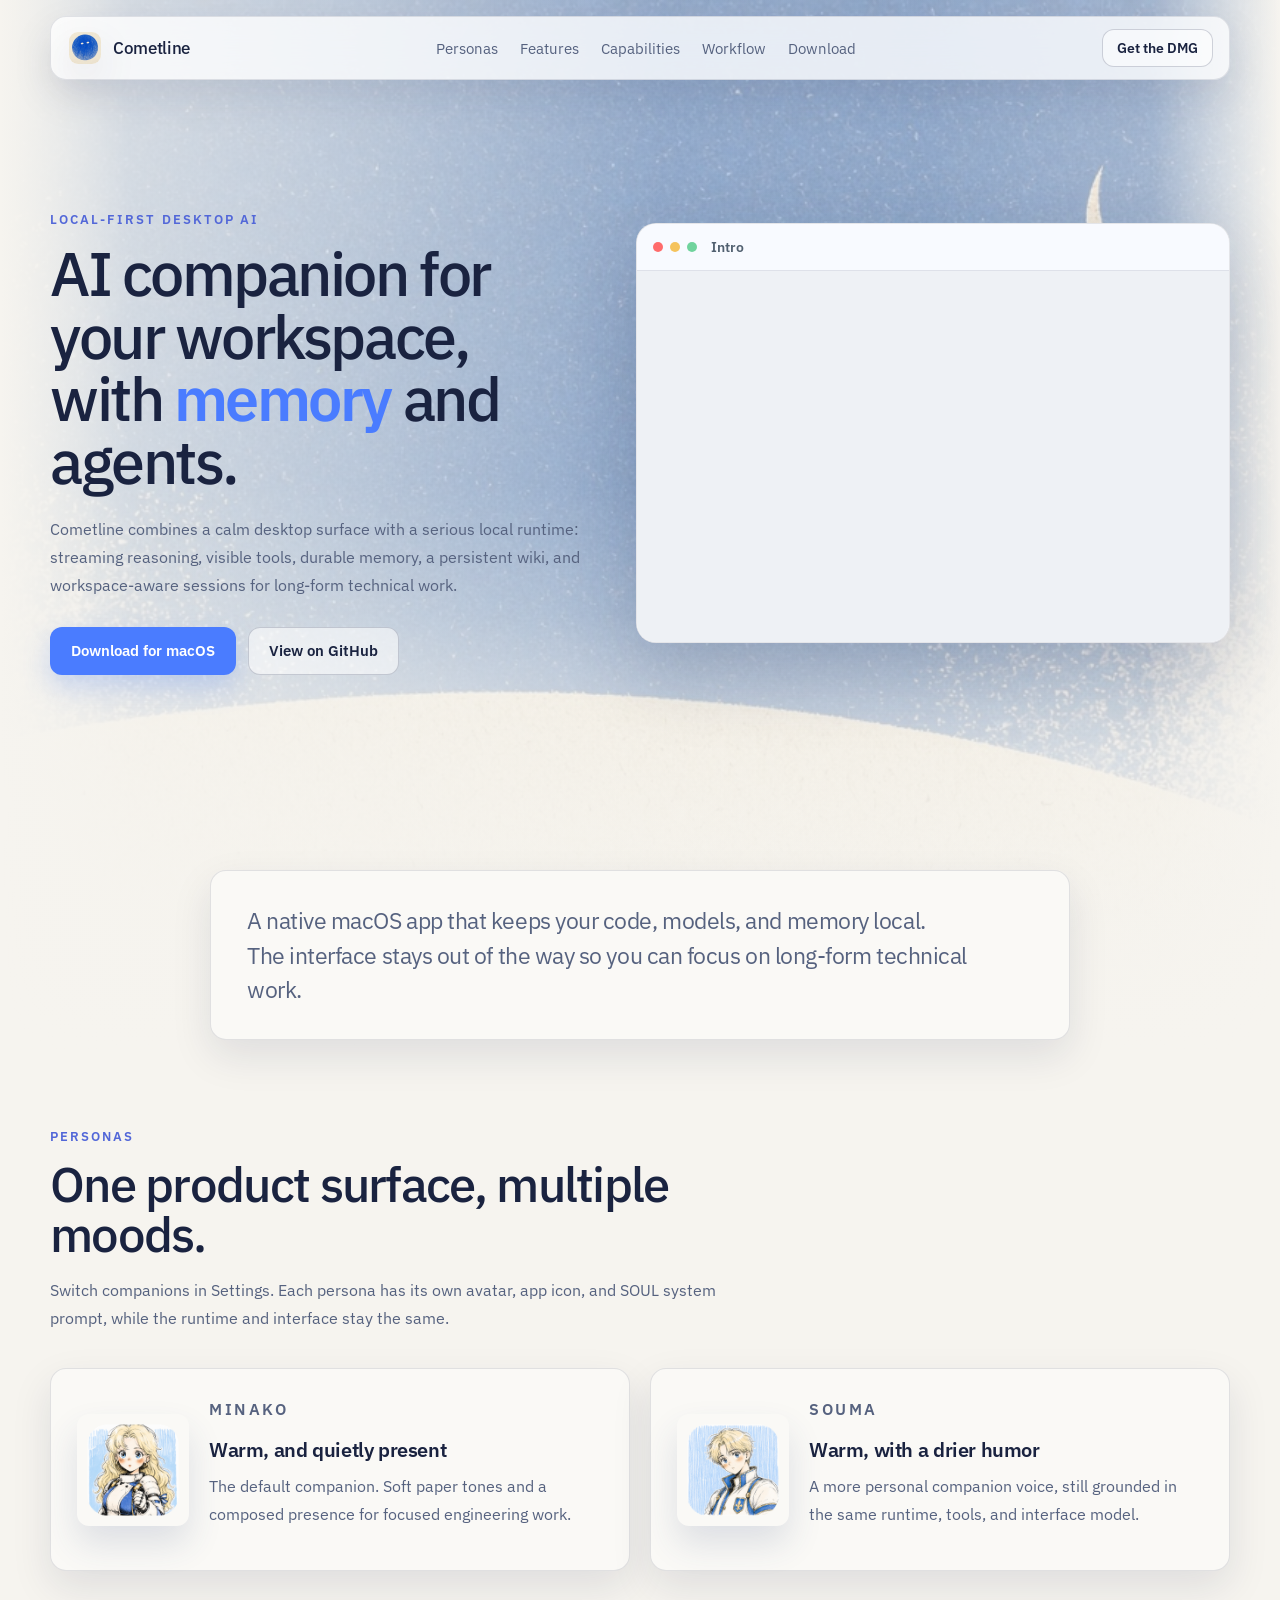
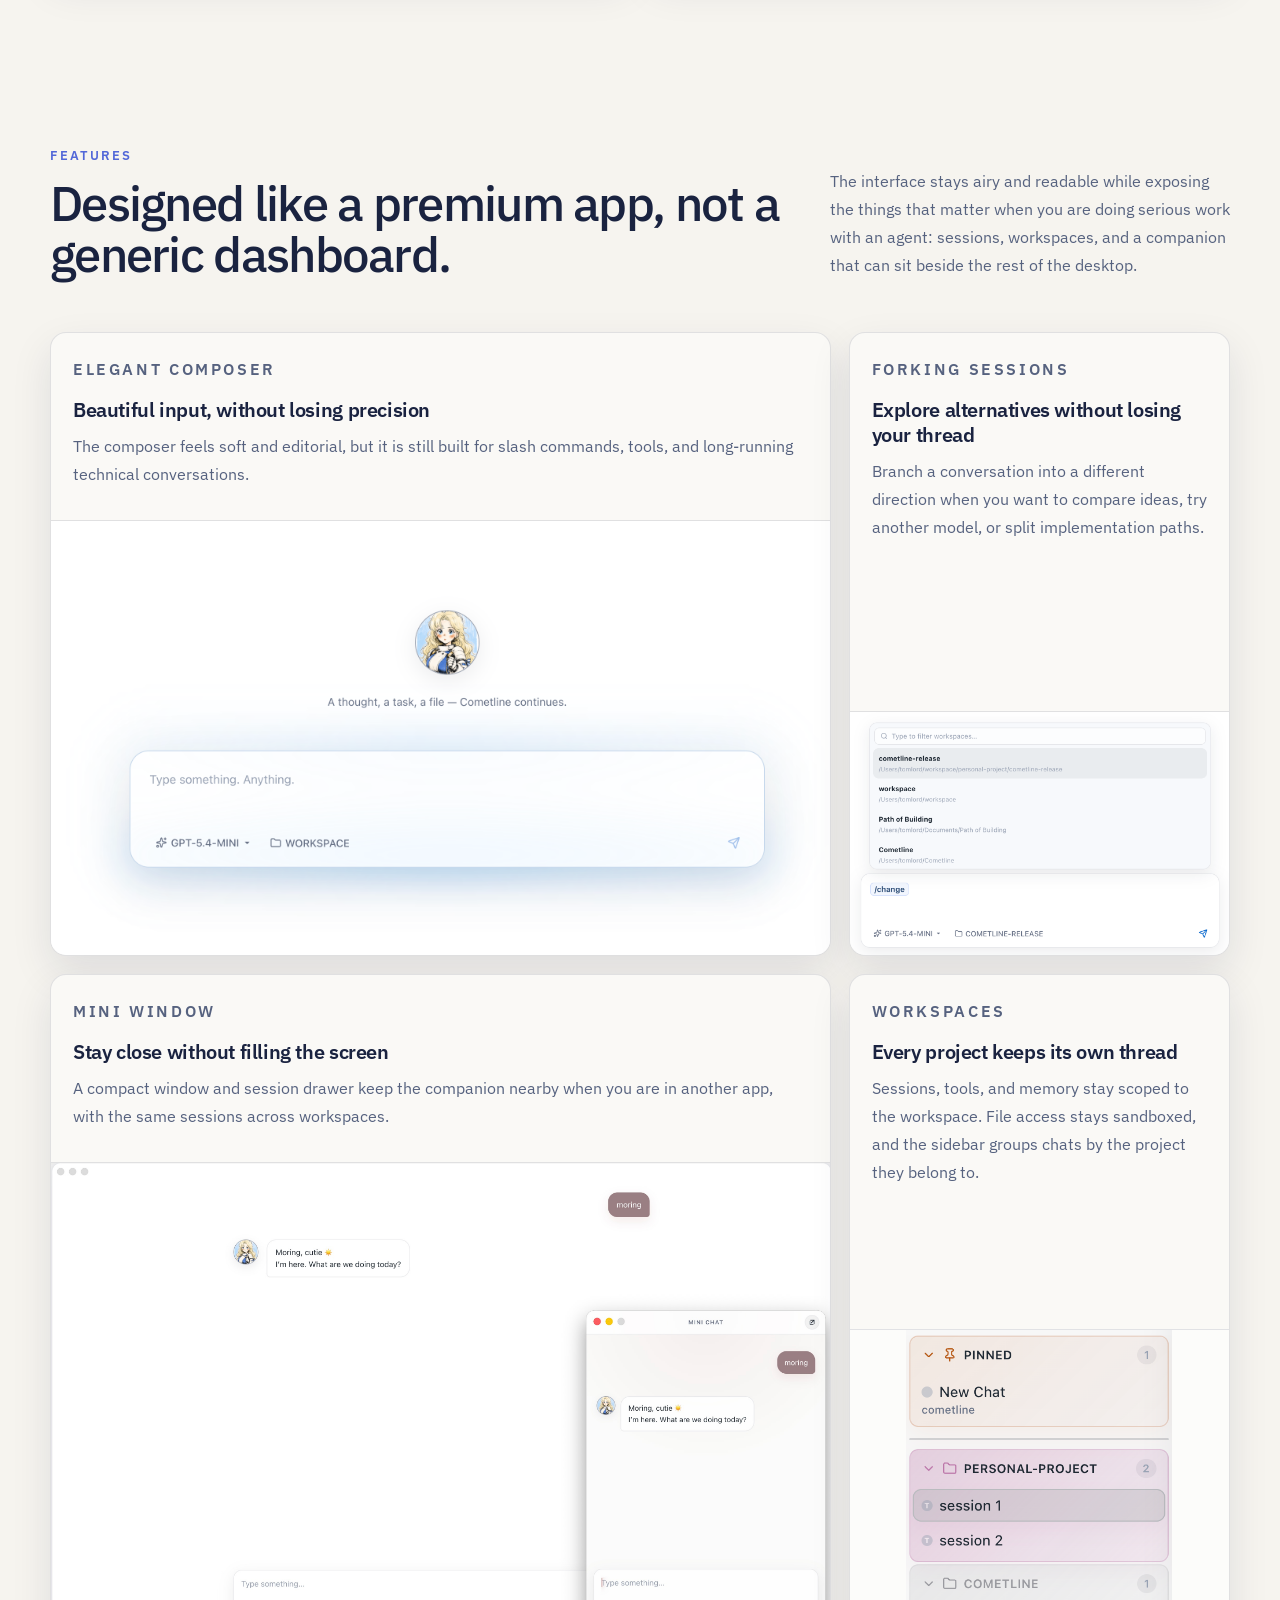
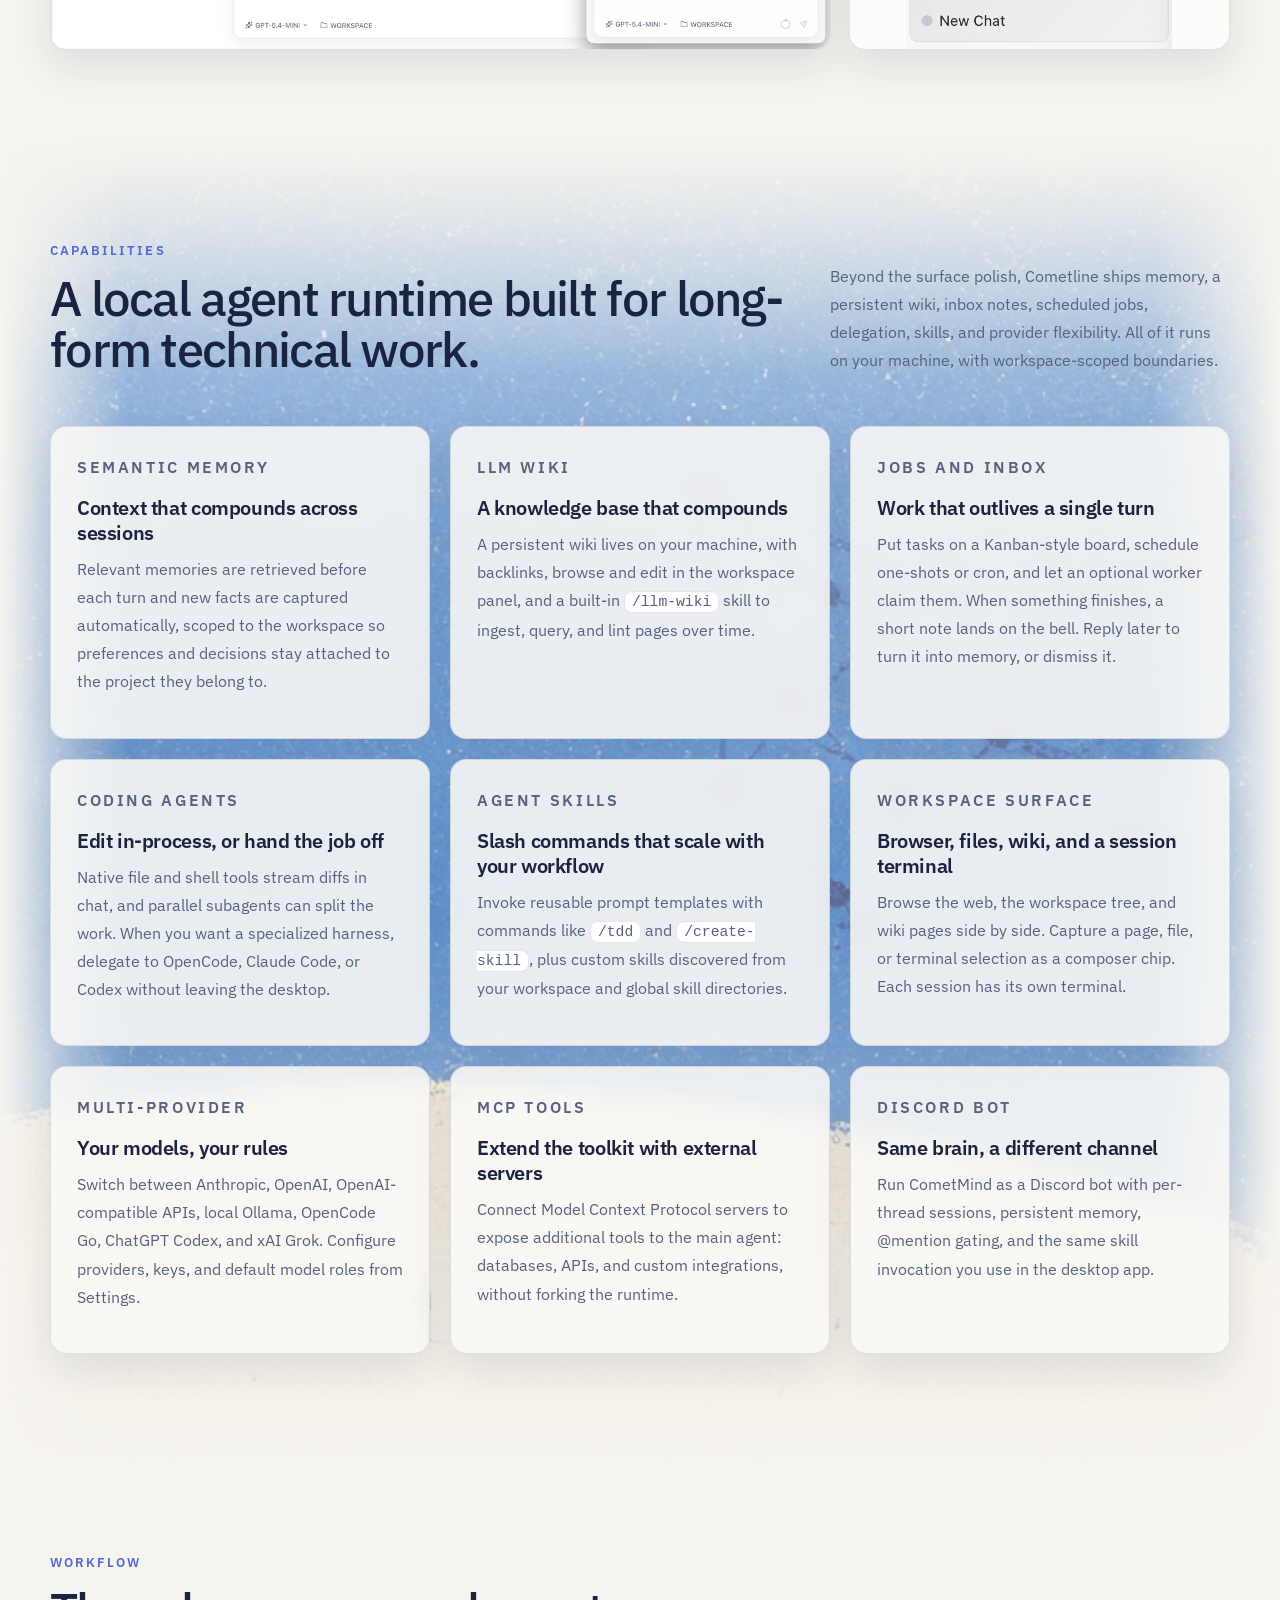
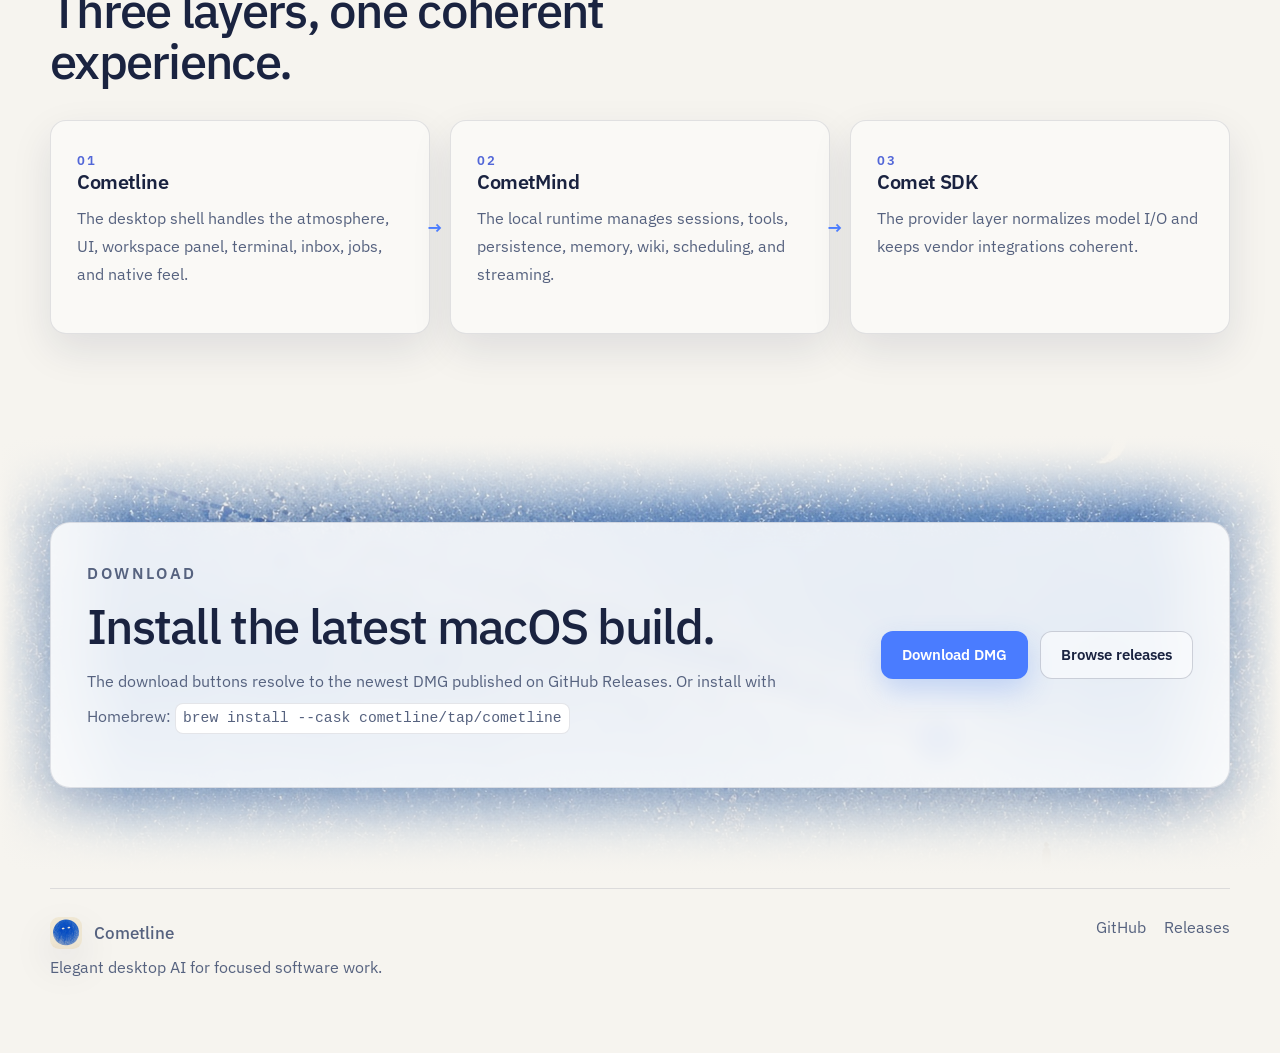
==== commit 51fe4900: "change app icon Signed-off-by: Tom Liu (Liu Hsiu-Chi) <0xtomlord1122@gmail.com>" ====
--- a/index.html
+++ b/index.html
@@ -140,7 +140,7 @@
 
           <div class="persona-grid">
             <article class="persona-card persona-card-main">
-              <img src="./static/app_icon.png" alt="Minako, the default Cometline persona" />
+              <img src="./static/persona_minako.png" alt="Minako, the default Cometline persona" />
               <div>
                 <p class="persona-label">Minako</p>
                 <h3>Warm, and quietly present</h3>
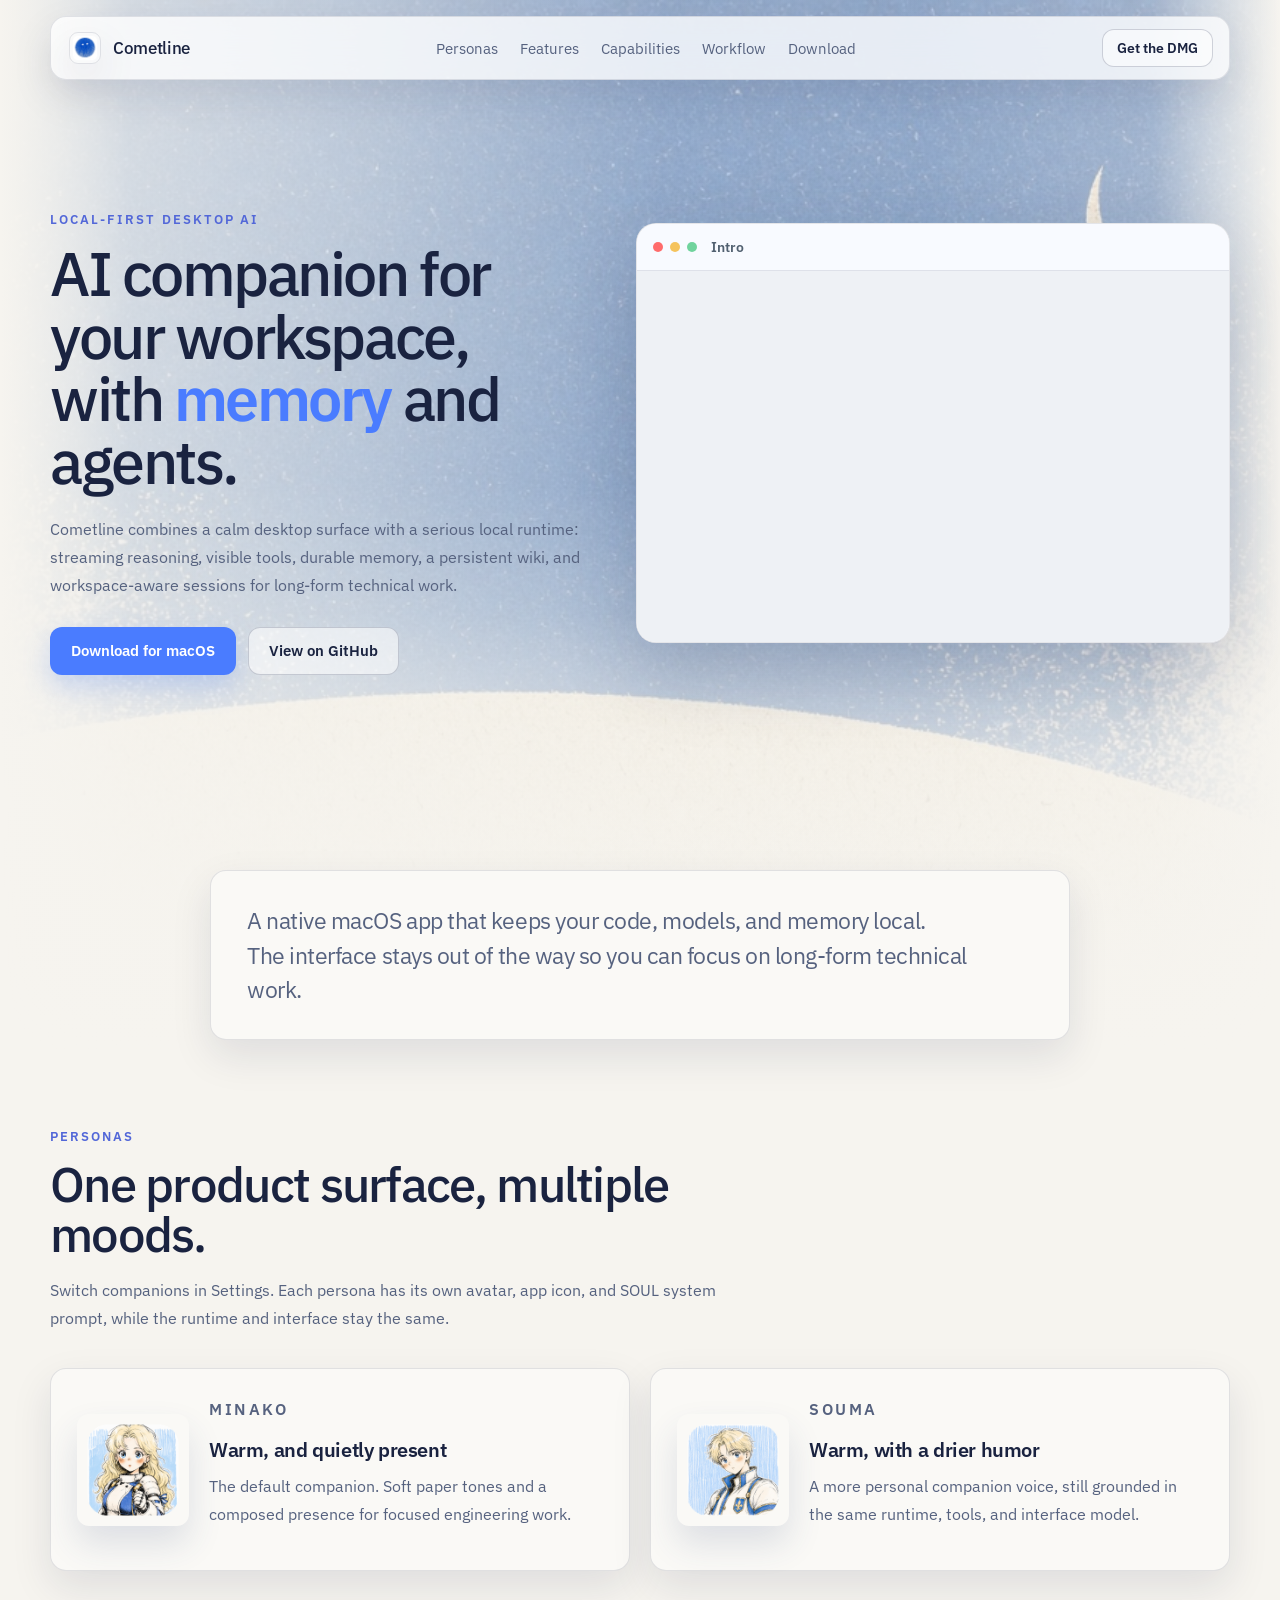
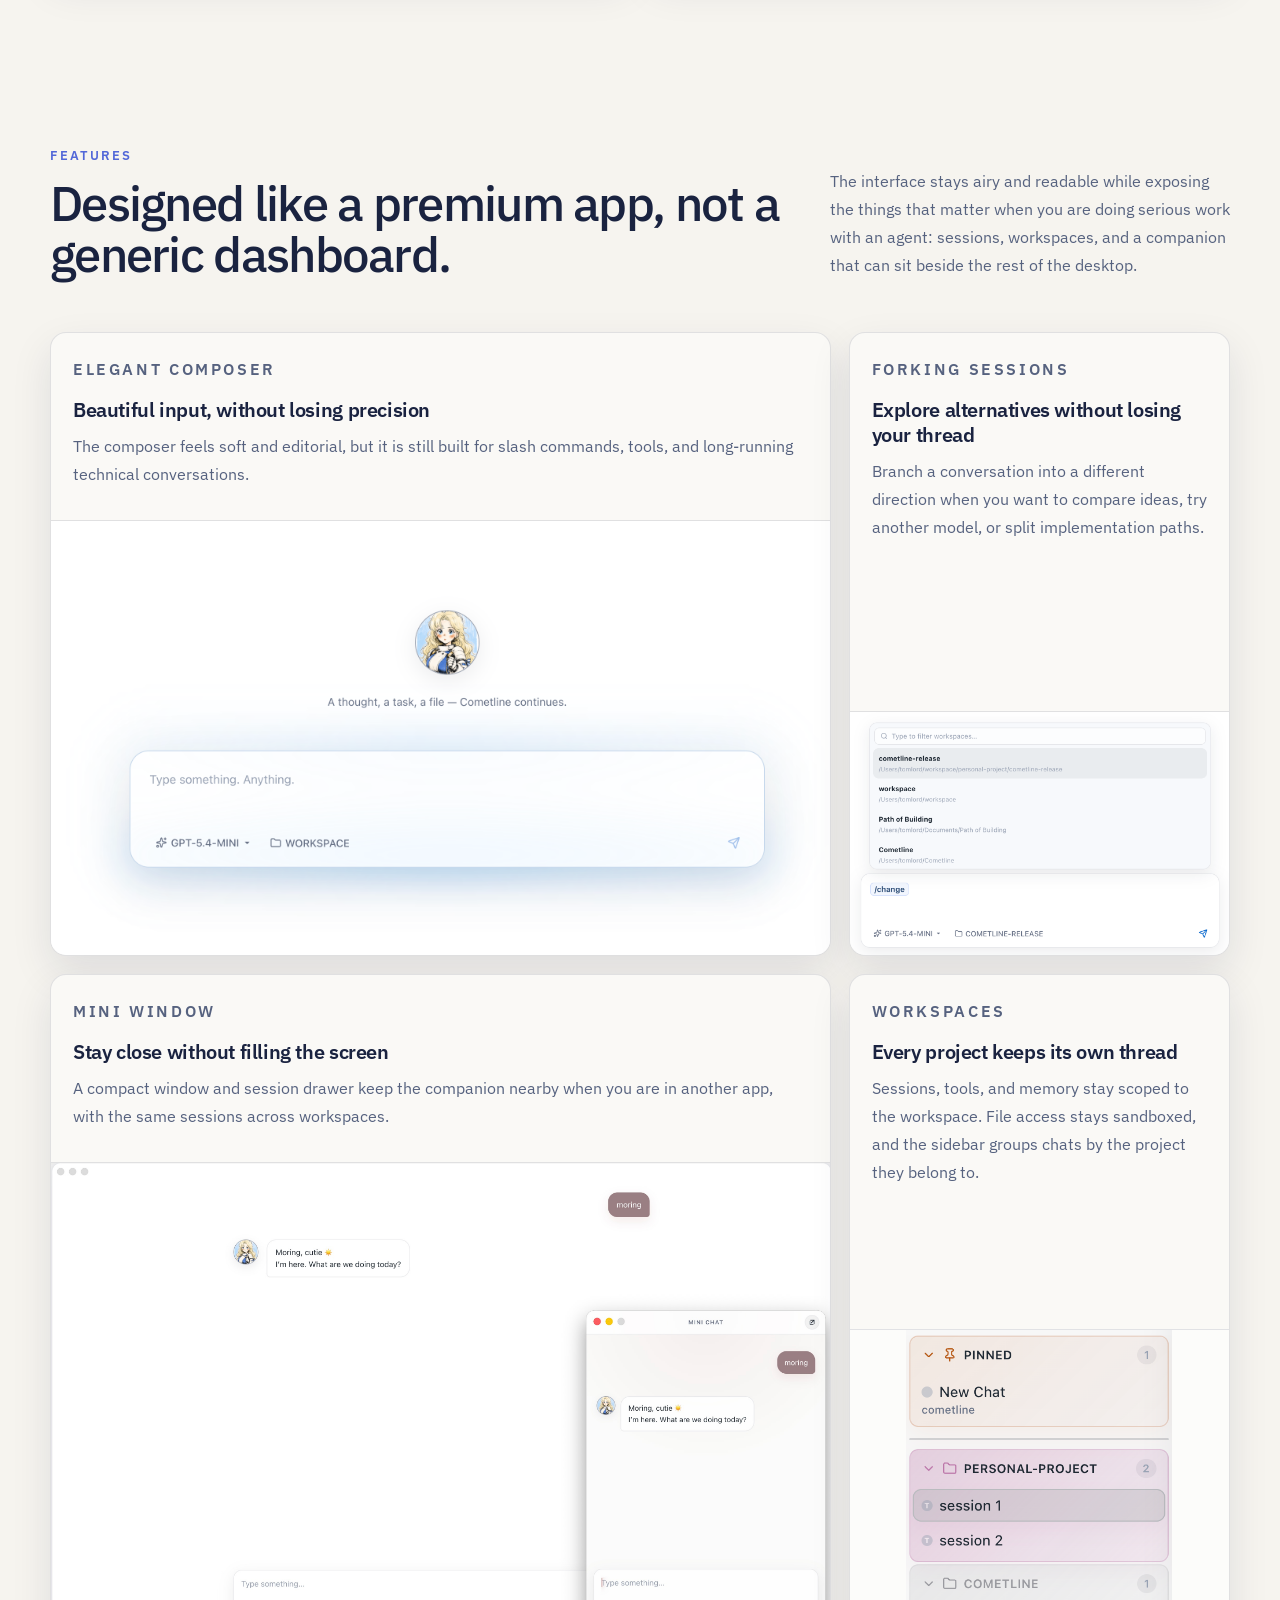
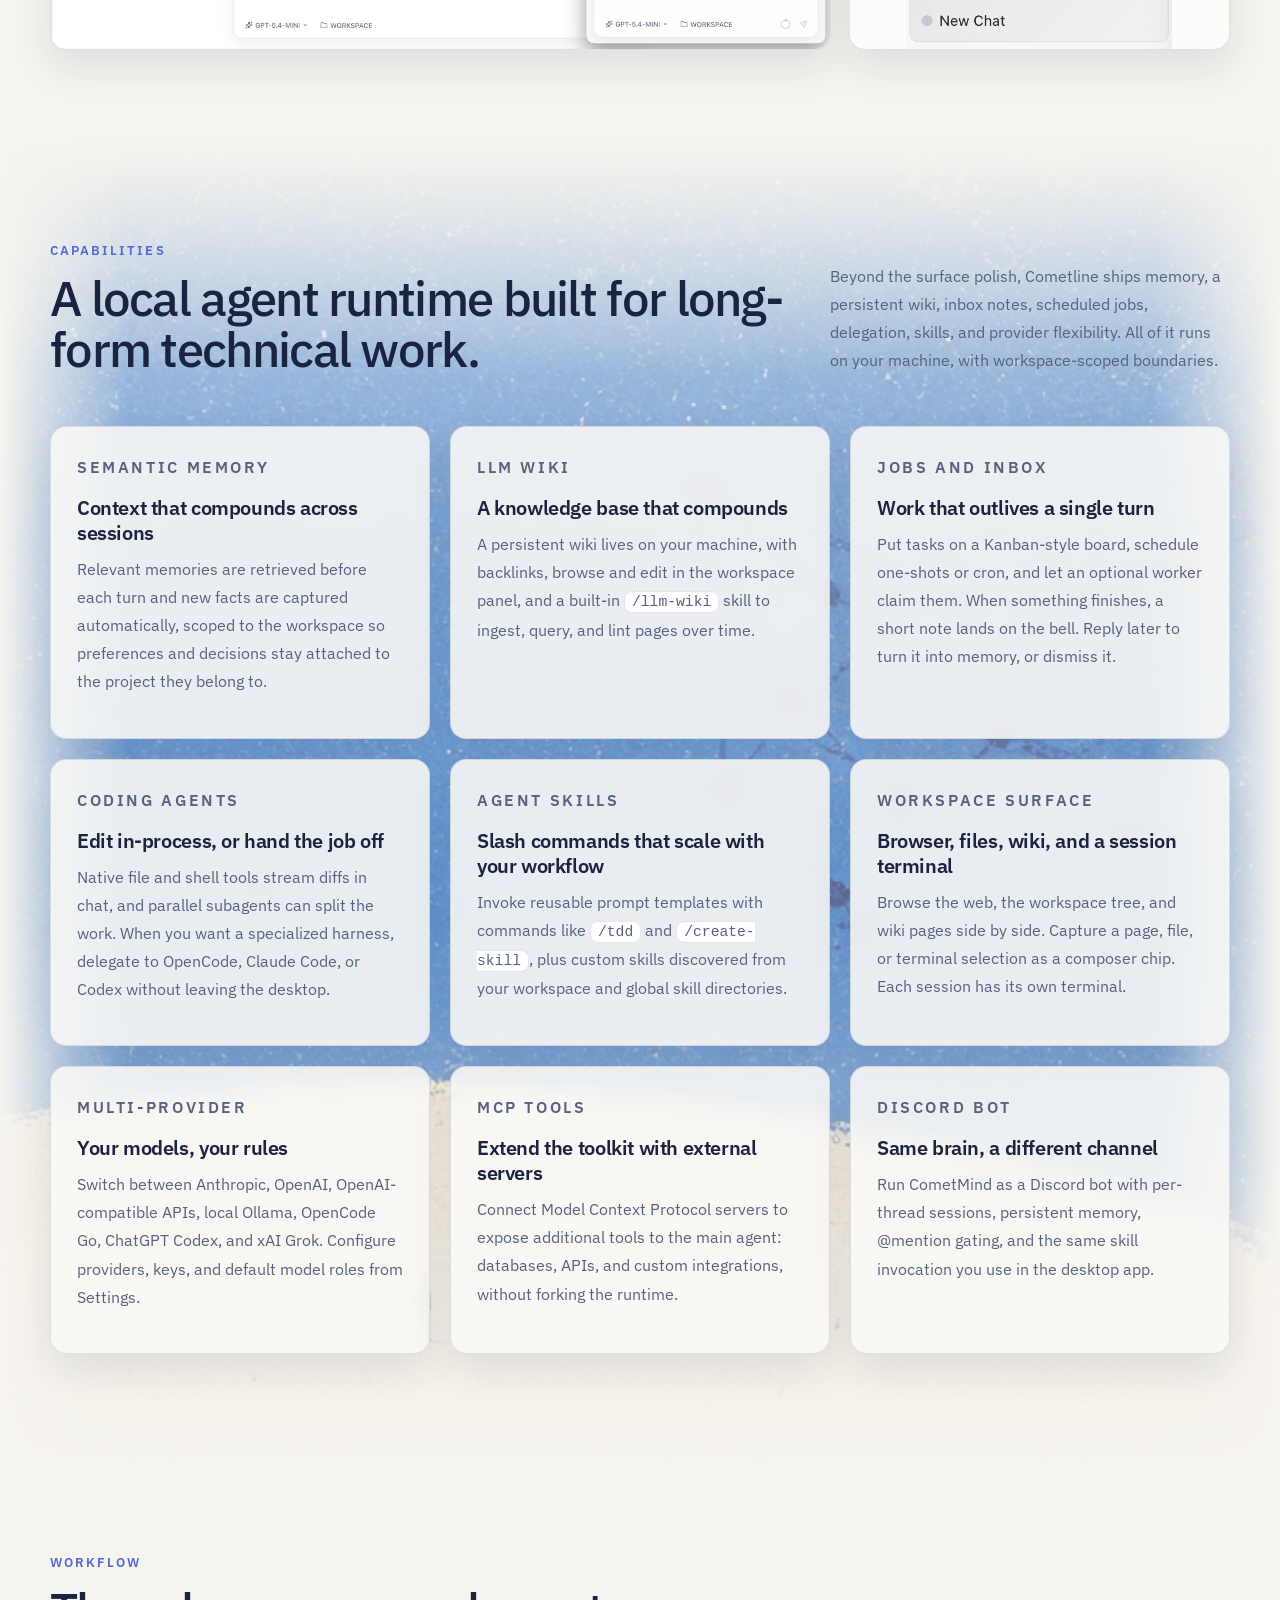
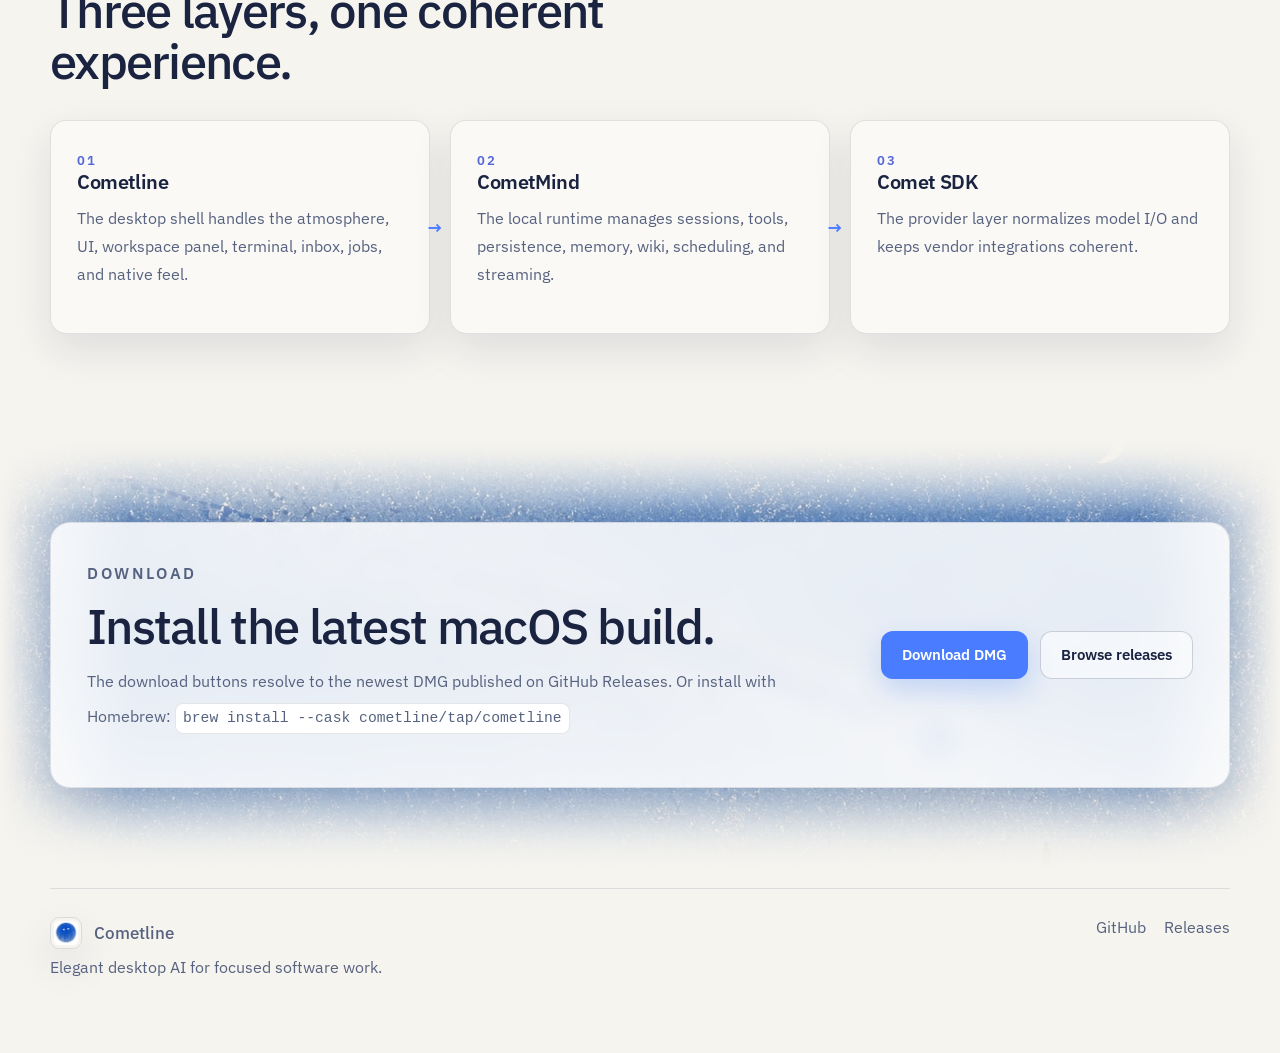
==== commit 55d54ca1: "change app icon Signed-off-by: Tom Liu (Liu Hsiu-Chi) <0xtomlord1122@gmail.com>" ====
--- a/index.html
+++ b/index.html
@@ -56,7 +56,7 @@
     <div class="page-shell">
       <header class="site-header">
         <a class="brand" href="#top" aria-label="Cometline home">
-          <img class="brand-icon" src="./static/app_icon.png" alt="" />
+          <img class="brand-icon border-xs" src="./static/app_icon.png" alt="" />
           <span class="brand-wordmark">Cometline</span>
         </a>
 
@@ -152,7 +152,7 @@
             </article>
 
             <article class="persona-card persona-card-alt">
-              <img src="./static/app_icon_man.png" alt="Souma, an alternative Cometline persona" />
+              <img src="./static/persona_souma.png" alt="Souma, an alternative Cometline persona" />
               <div>
                 <p class="persona-label">Souma</p>
                 <h3>Warm, with a drier humor</h3>
@@ -433,7 +433,7 @@
       <footer class="site-footer">
         <div>
           <div class="footer-brand">
-            <img class="brand-icon" src="./static/app_icon.png" alt="" />
+            <img class="brand-icon border-xs" src="./static/app_icon.png" alt="" />
             <span class="brand-wordmark">Cometline</span>
           </div>
           <p>Elegant desktop AI for focused software work.</p>
--- a/styles.css
+++ b/styles.css
@@ -14,6 +14,7 @@
   --radius-xl: 20px;
   --radius-lg: 16px;
   --radius-md: 12px;
+  --border-xs: 1px solid var(--line);
   --max-width: 1180px;
   --font-sans: "IBM Plex Sans", -apple-system, BlinkMacSystemFont, "Segoe UI", sans-serif;
 }
@@ -226,6 +227,10 @@
   letter-spacing: -0.02em;
 }
 
+.border-xs {
+  border: var(--border-xs);
+}
+
 .brand-icon {
   width: 32px;
   height: 32px;
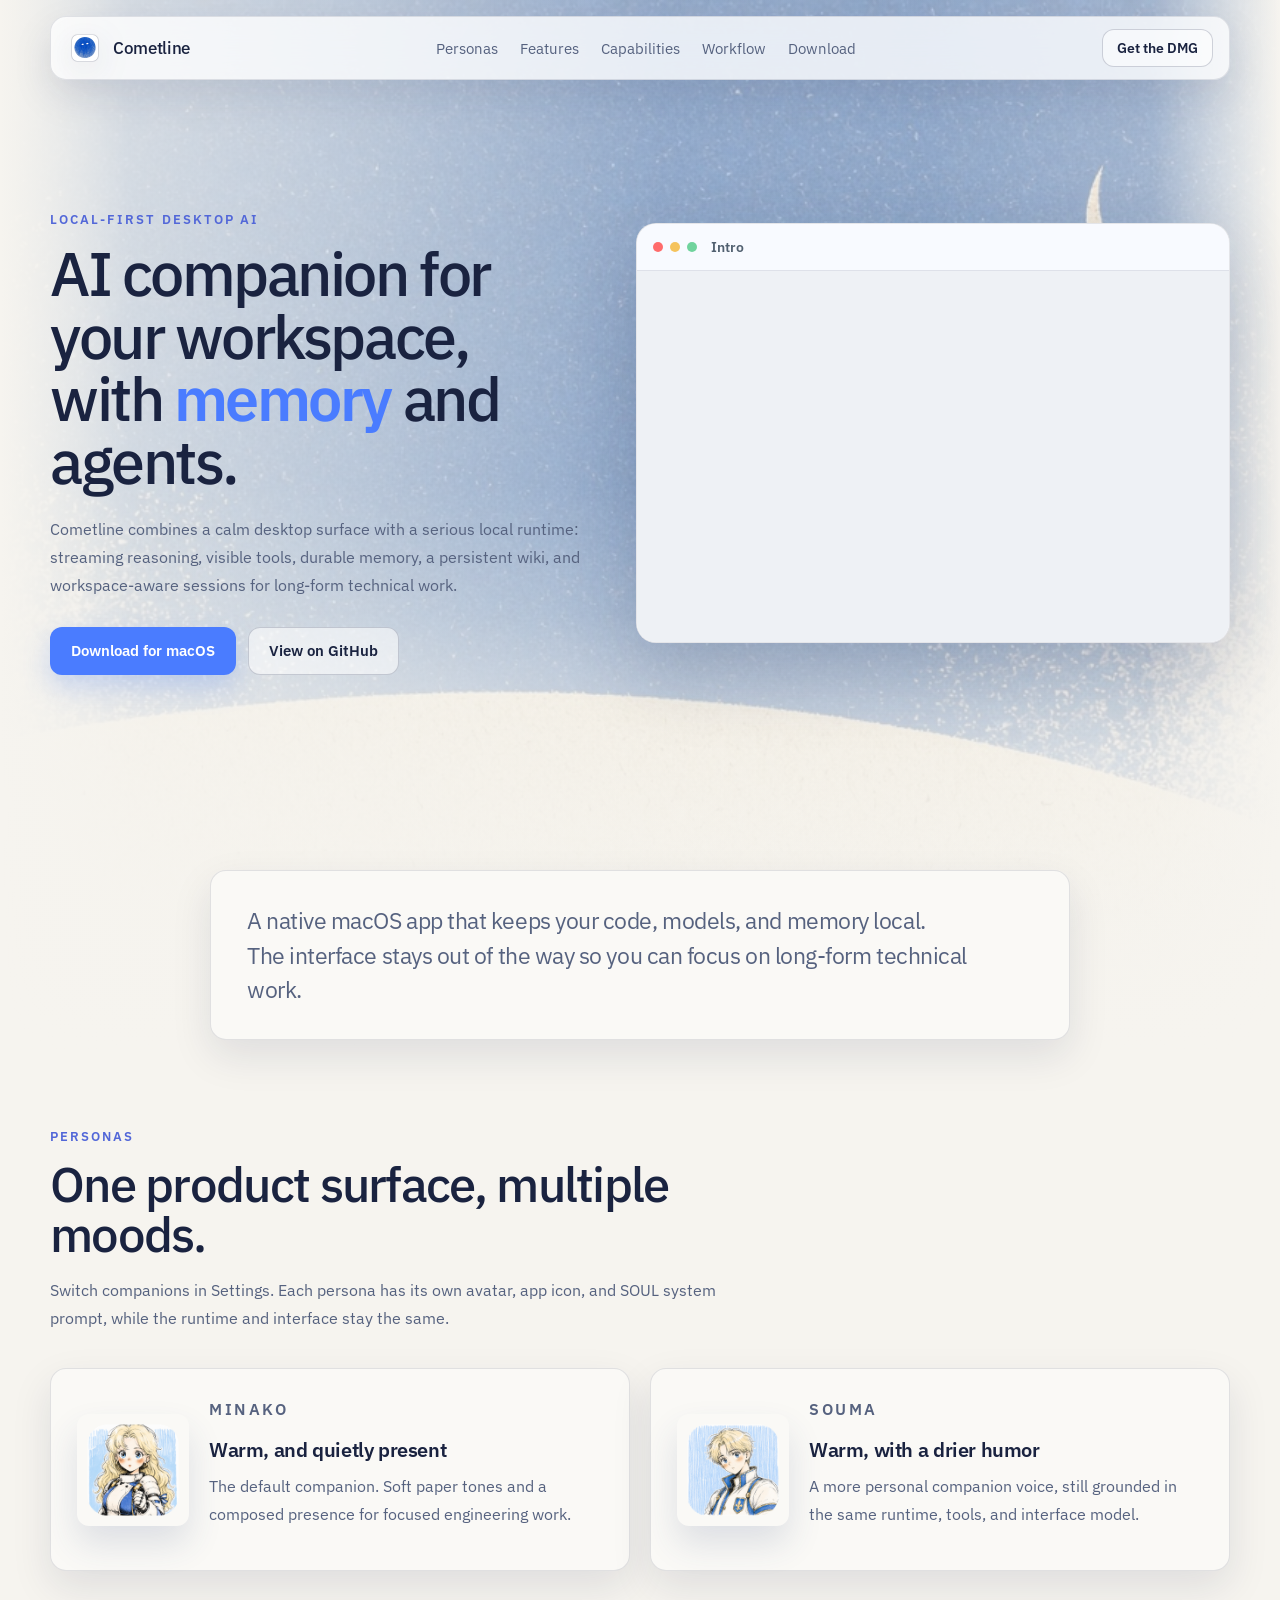
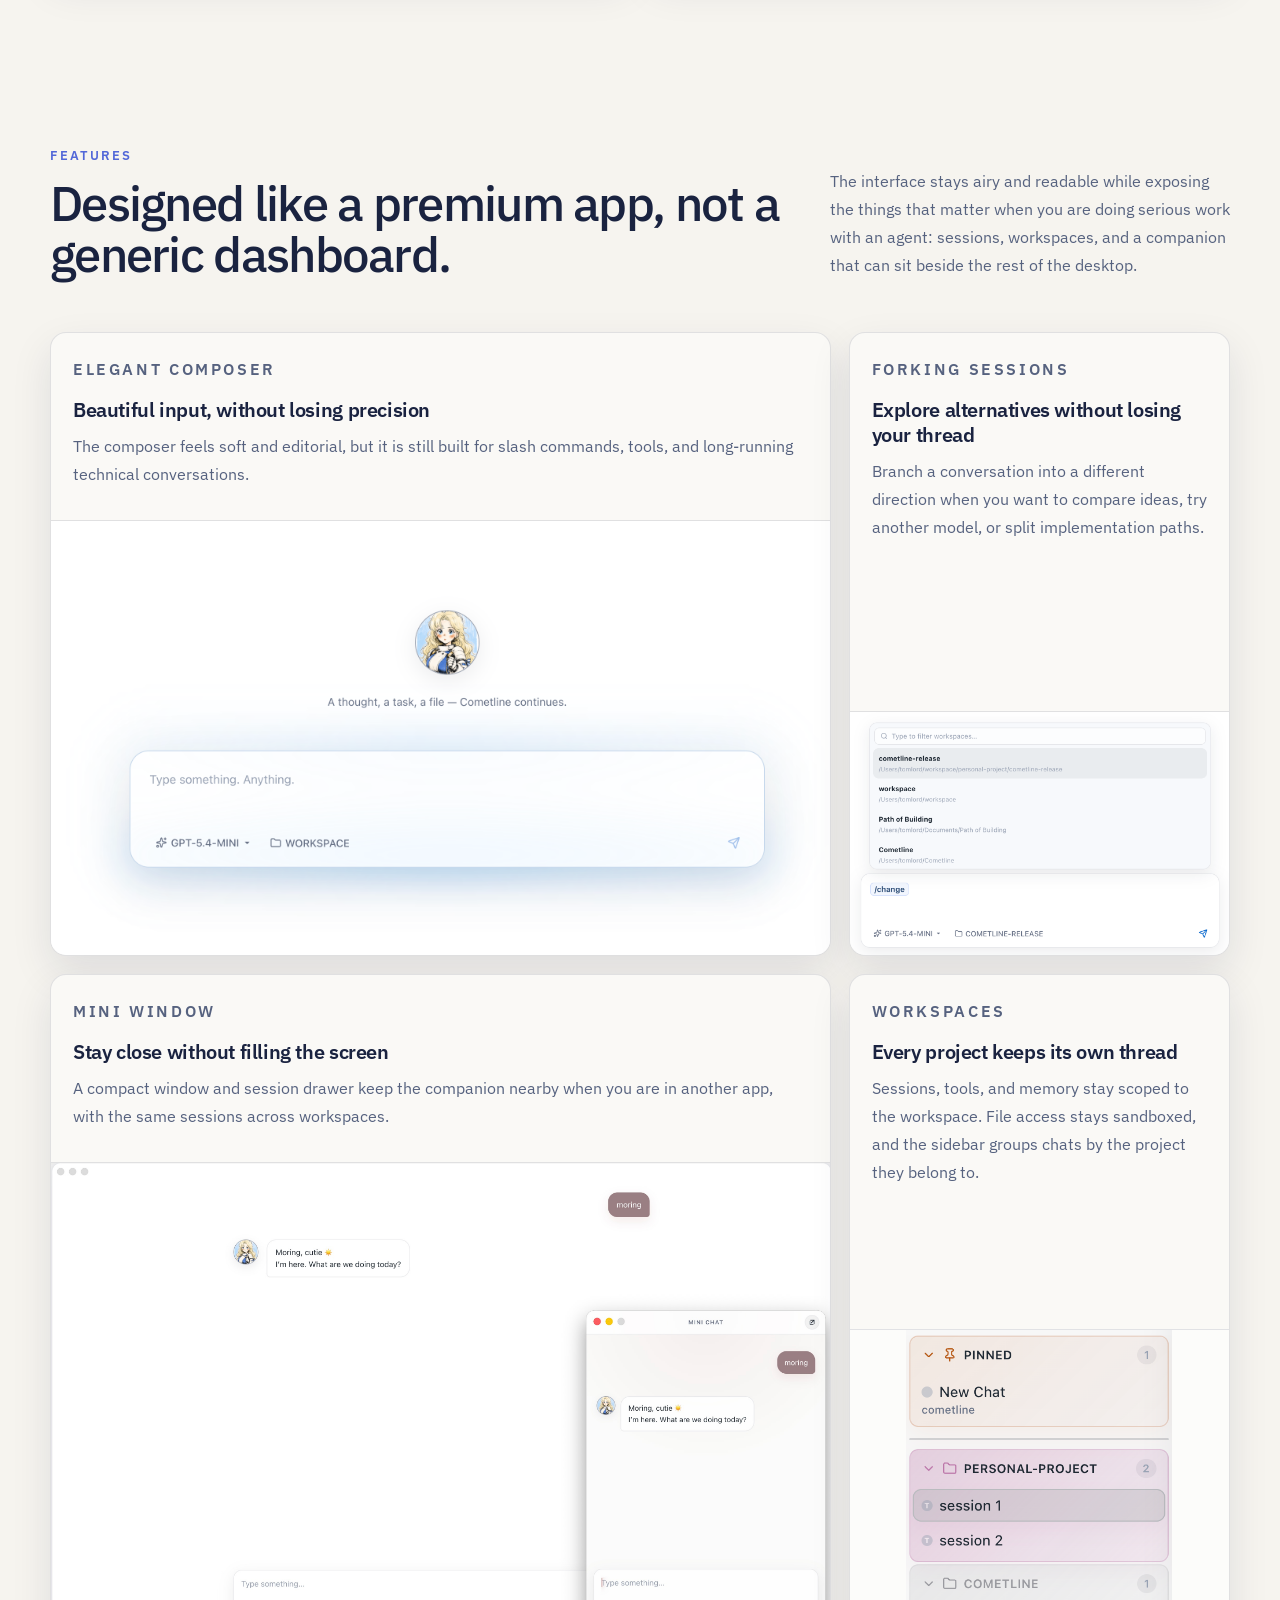
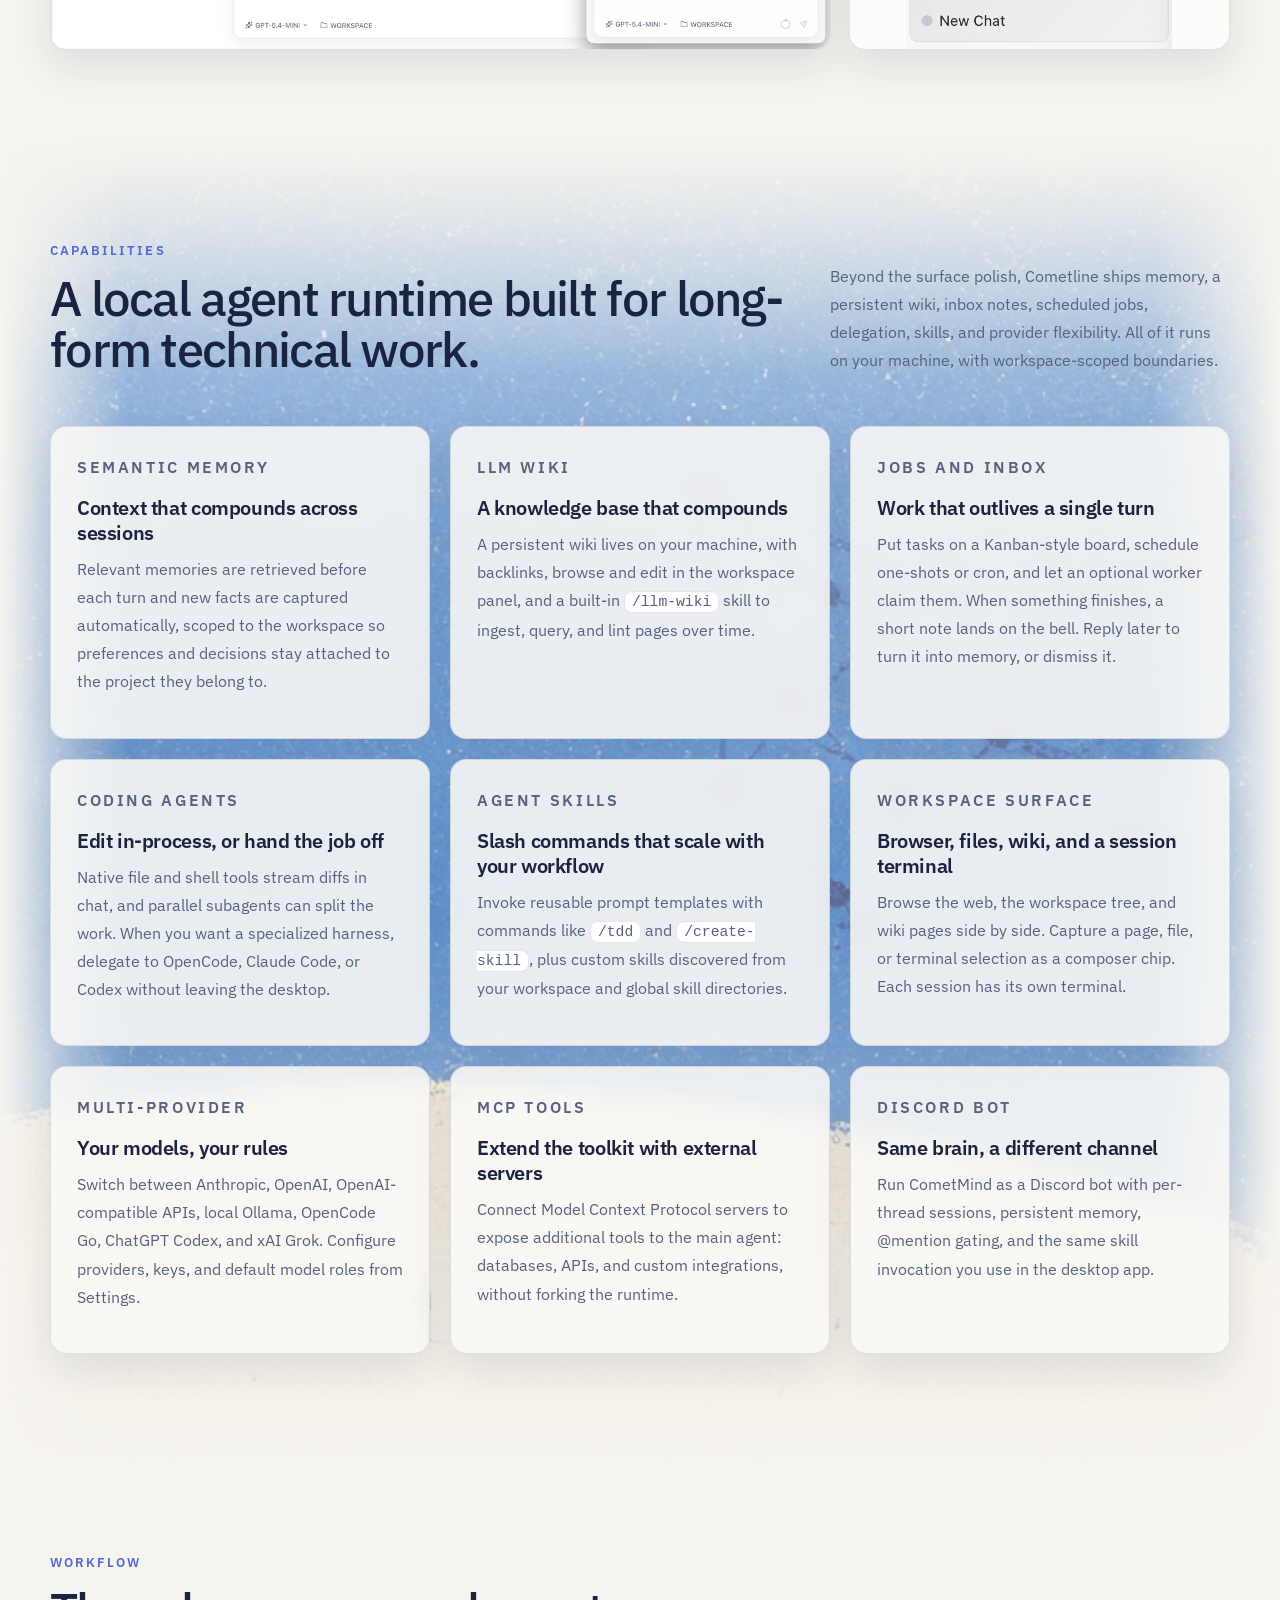
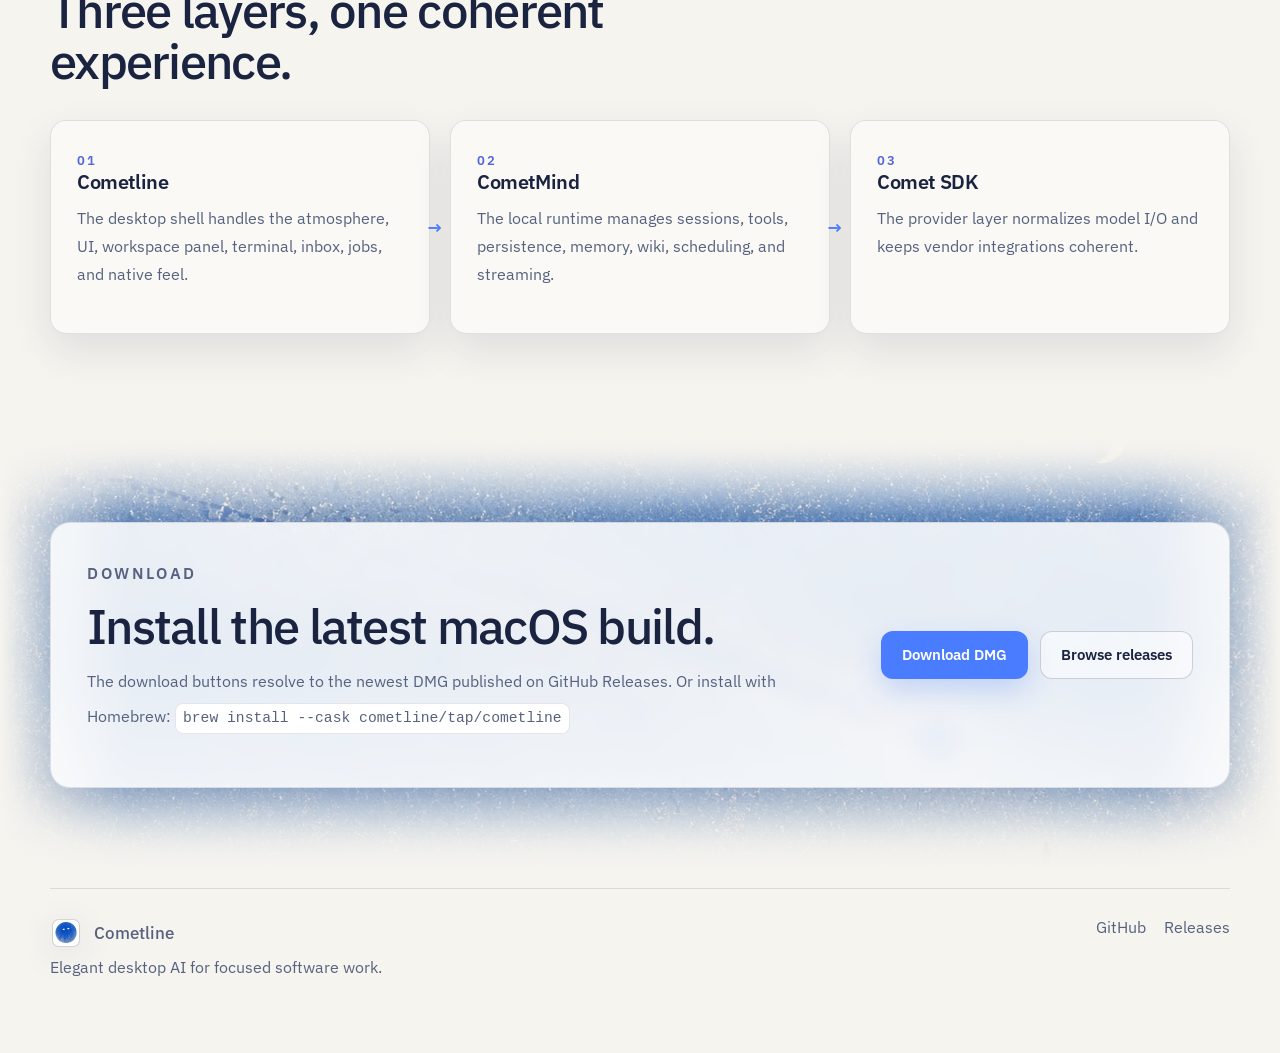
==== commit 57eee56d: "refactor: update brand icon styling and remove border radius - Removed border radius and box shadow " ====
--- a/index.html
+++ b/index.html
@@ -56,7 +56,7 @@
     <div class="page-shell">
       <header class="site-header">
         <a class="brand" href="#top" aria-label="Cometline home">
-          <img class="brand-icon border-xs" src="./static/app_icon.png" alt="" />
+          <img class="brand-icon" src="./static/app_icon.png" alt="" />
           <span class="brand-wordmark">Cometline</span>
         </a>
 
@@ -433,7 +433,7 @@
       <footer class="site-footer">
         <div>
           <div class="footer-brand">
-            <img class="brand-icon border-xs" src="./static/app_icon.png" alt="" />
+            <img class="brand-icon" src="./static/app_icon.png" alt="" />
             <span class="brand-wordmark">Cometline</span>
           </div>
           <p>Elegant desktop AI for focused software work.</p>
--- a/styles.css
+++ b/styles.css
@@ -234,8 +234,12 @@
 .brand-icon {
   width: 32px;
   height: 32px;
-  border-radius: 9px;
-  box-shadow: var(--shadow-soft);
+  filter:
+    drop-shadow(1px 0 0 var(--line))
+    drop-shadow(-1px 0 0 var(--line))
+    drop-shadow(0 1px 0 var(--line))
+    drop-shadow(0 -1px 0 var(--line))
+    drop-shadow(0 8px 16px rgba(24, 33, 68, 0.1));
 }
 
 .brand-wordmark {
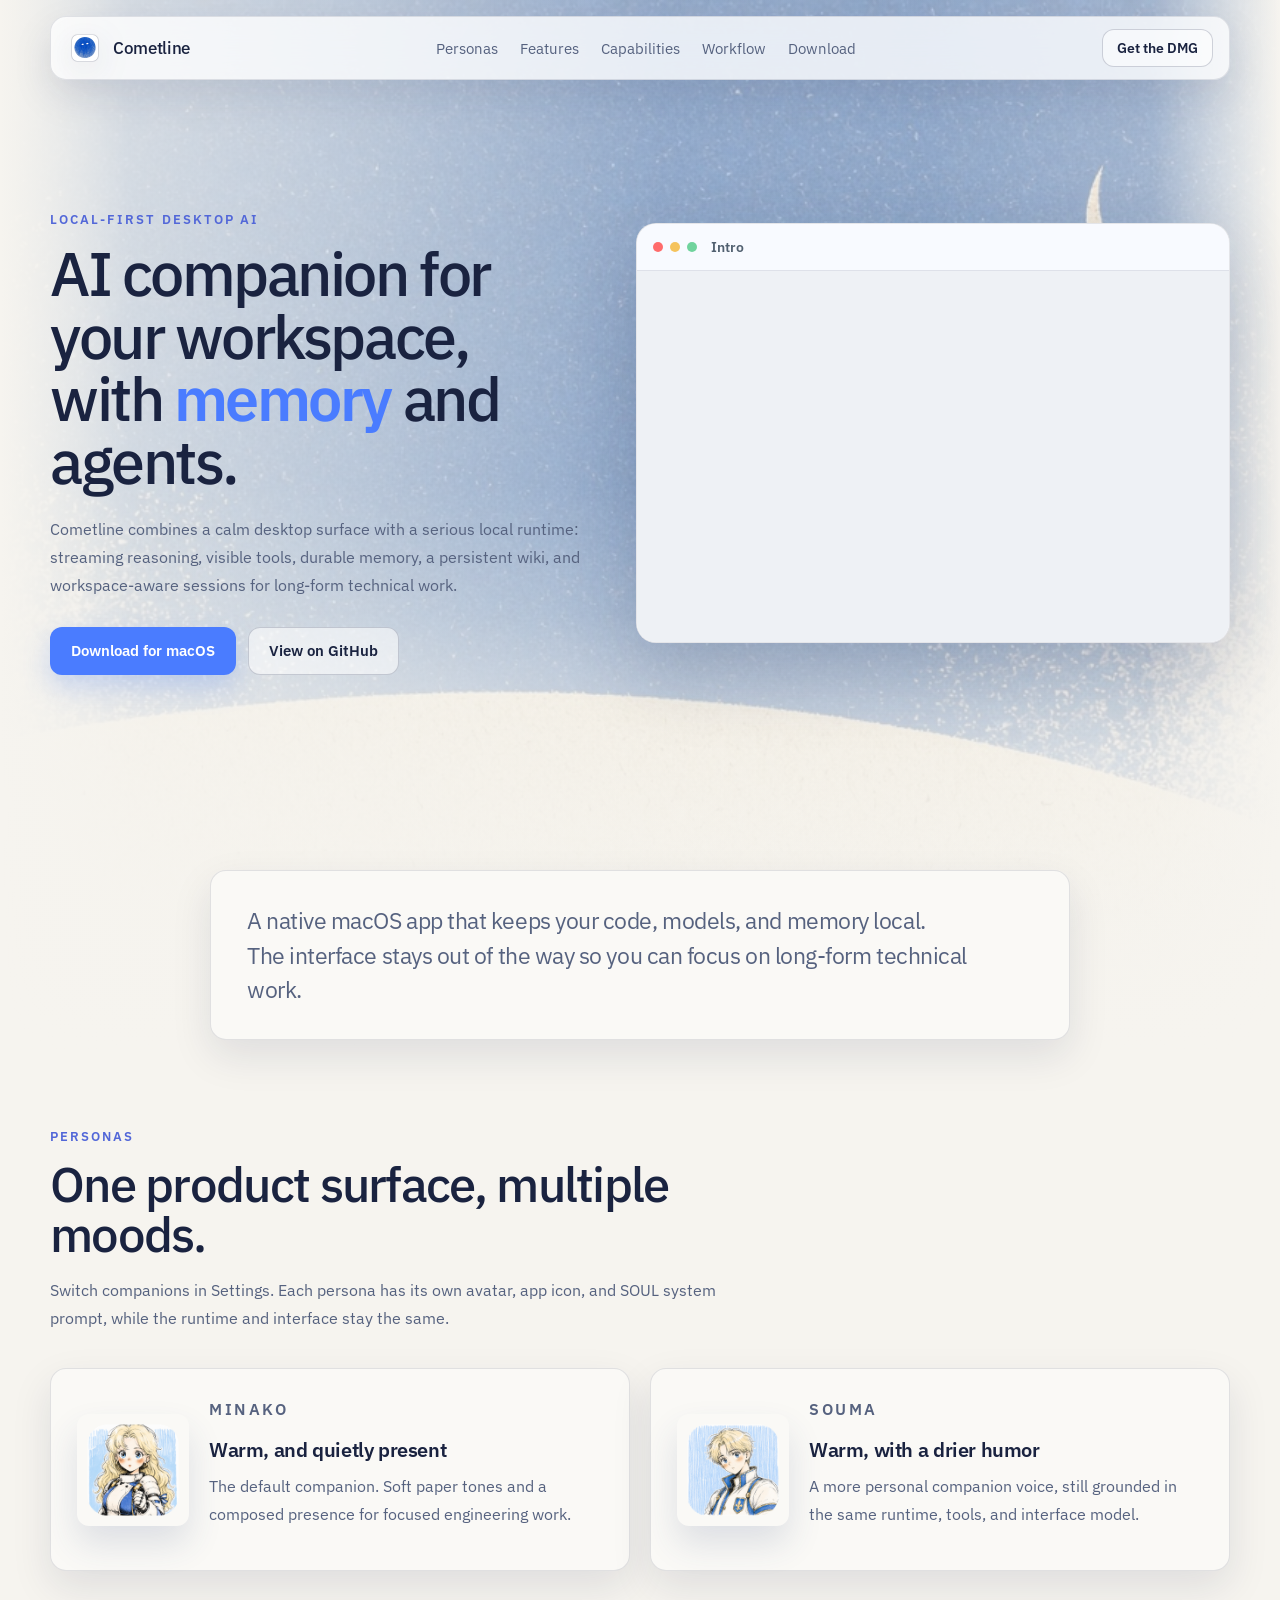
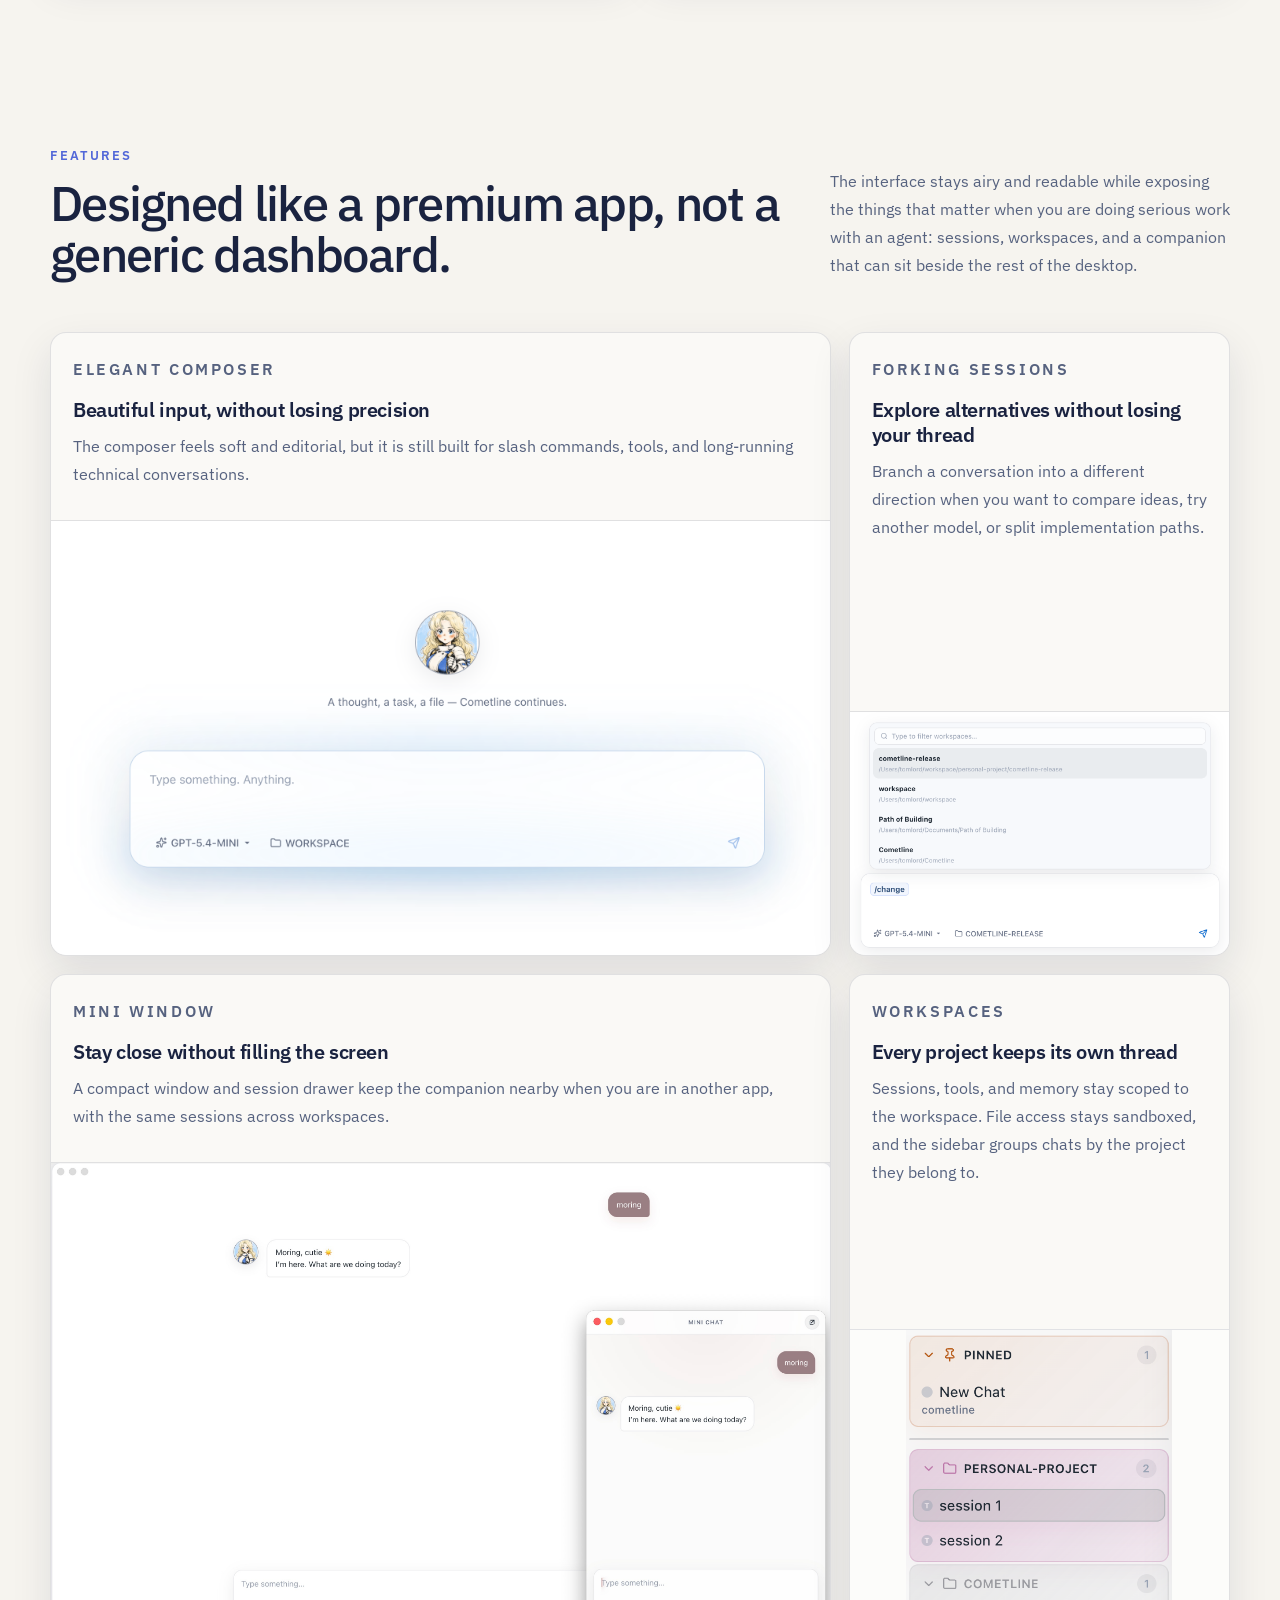
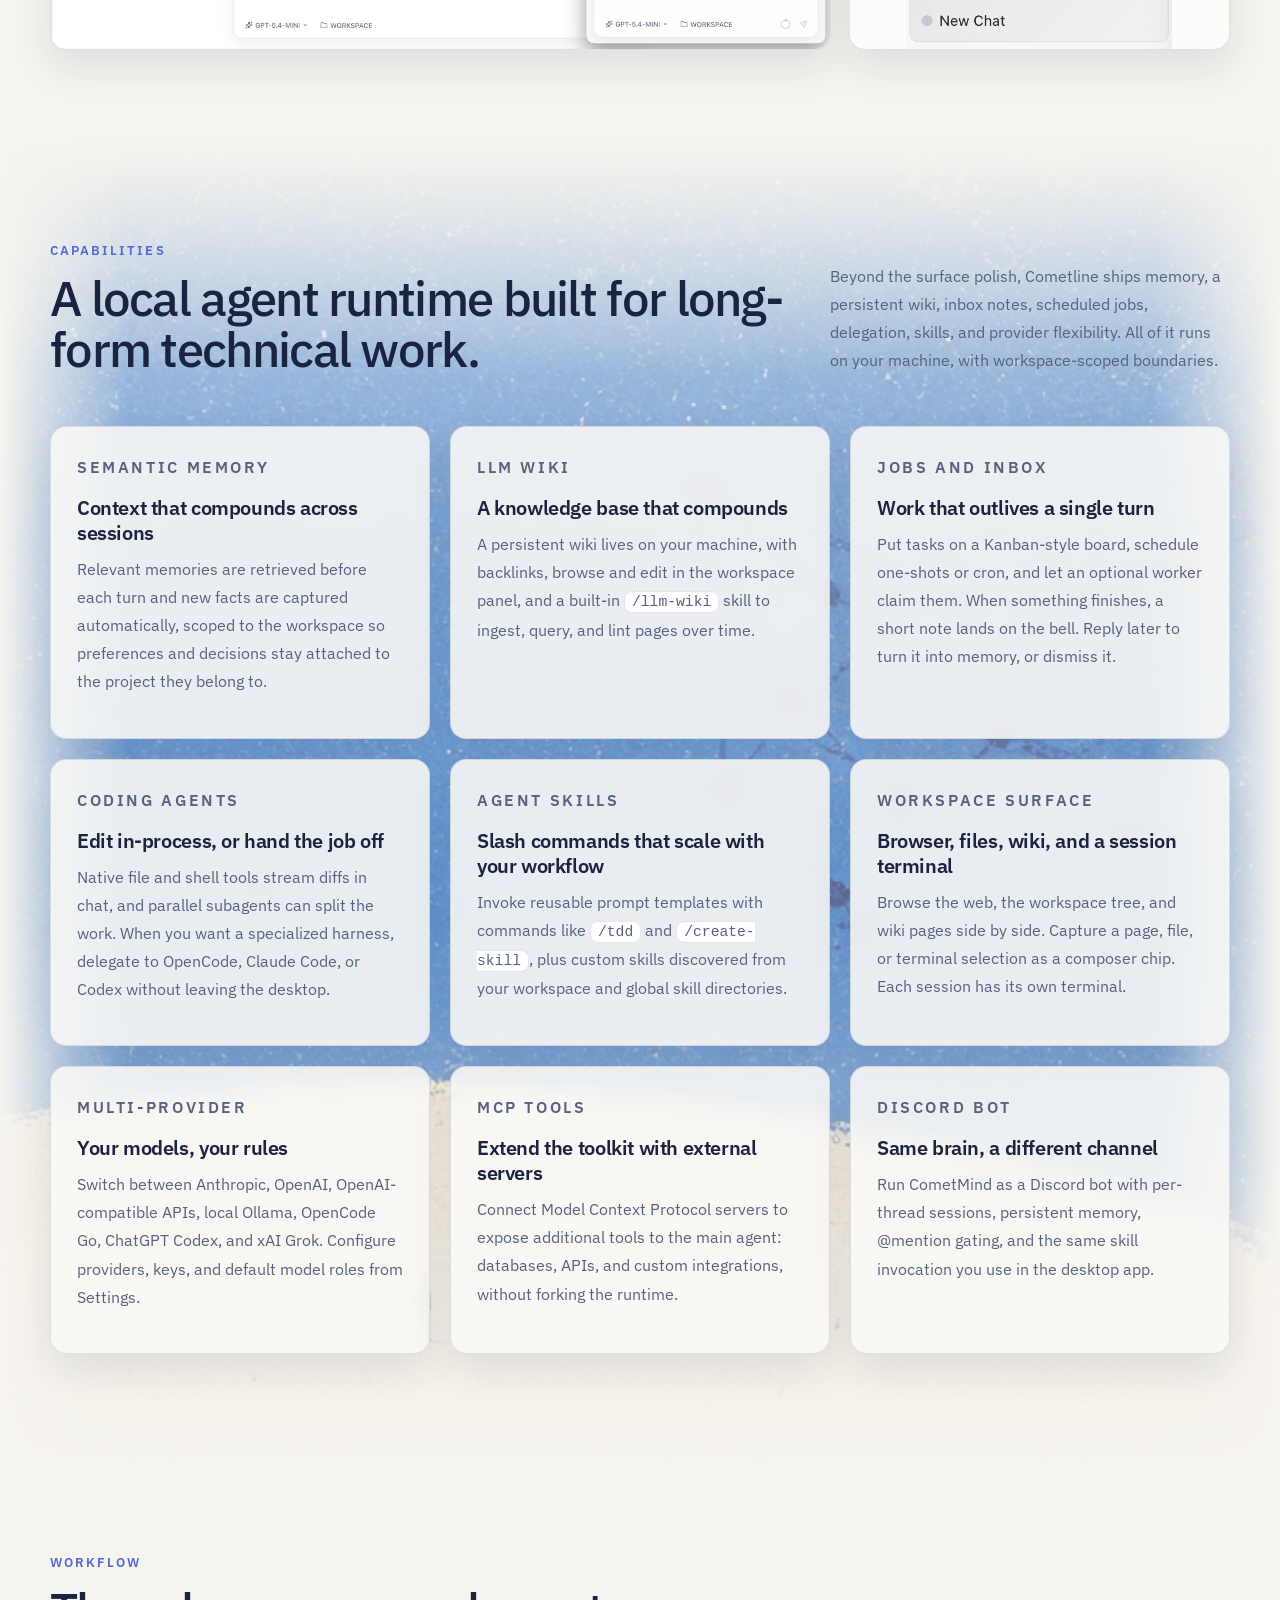
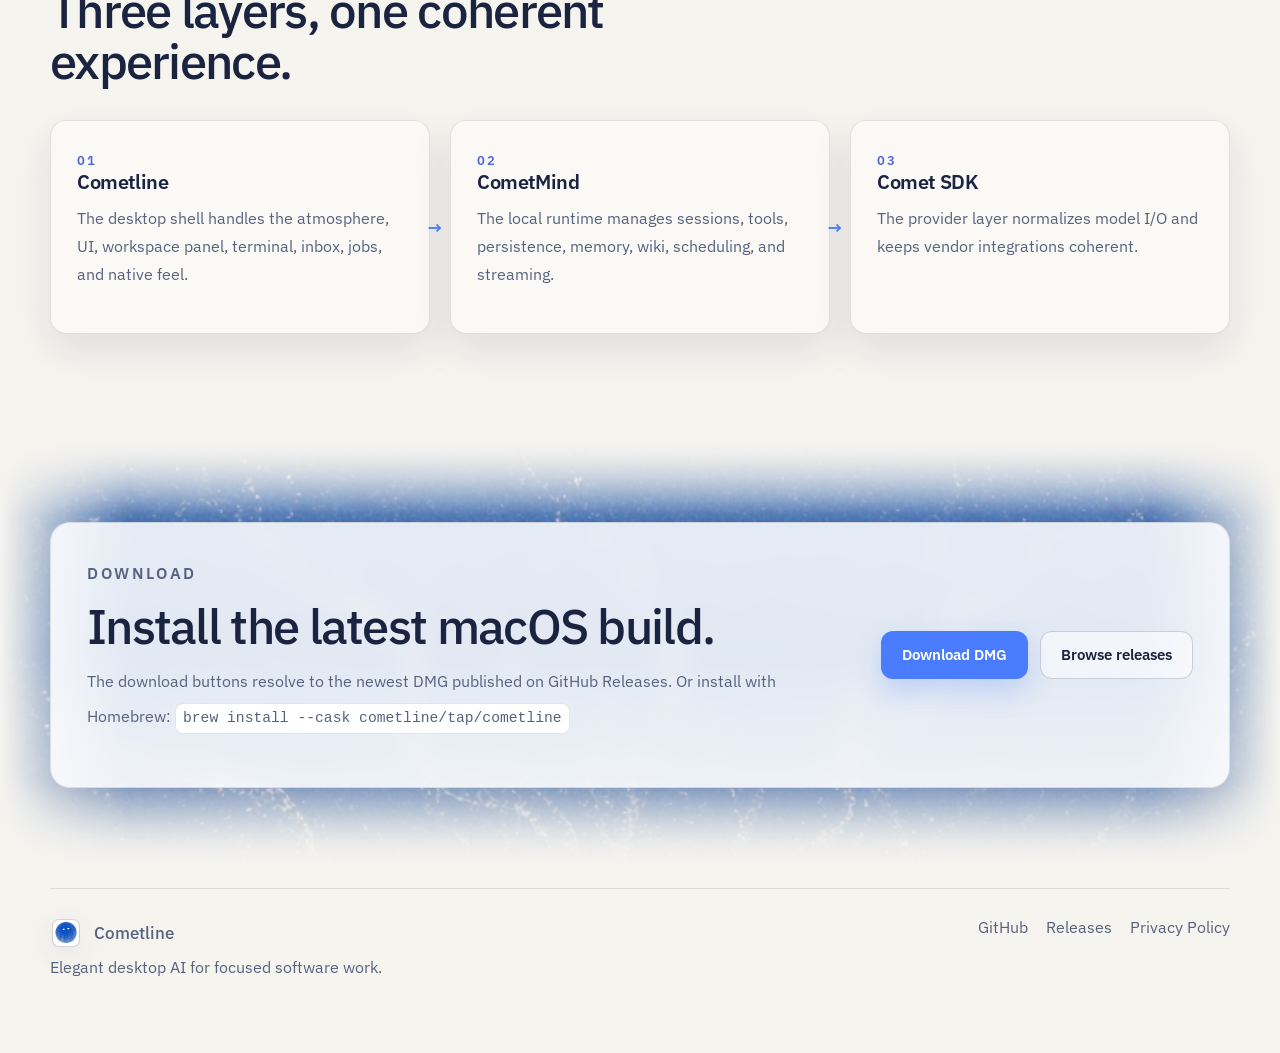
==== commit d07804e3: "Add a privacy policy and link it from the home page Google OAuth verification needs a responsive pri" ====
--- a/index.html
+++ b/index.html
@@ -442,6 +442,7 @@
         <div class="footer-links">
           <a href="https://github.com/Cometline/cometline">GitHub</a>
           <a href="https://github.com/Cometline/cometline/releases">Releases</a>
+          <a href="/privacy">Privacy Policy</a>
         </div>
       </footer>
     </div>
--- a/styles.css
+++ b/styles.css
@@ -712,6 +712,45 @@
   gap: 18px;
 }
 
+.policy-page {
+  max-width: 760px;
+  padding: 48px 0 88px;
+}
+
+.policy-page h1 {
+  margin: 12px 0 8px;
+  font-size: clamp(2.4rem, 5vw, 3.6rem);
+  letter-spacing: -0.04em;
+  line-height: 1.05;
+}
+
+.policy-meta {
+  margin-bottom: 36px;
+  color: var(--muted);
+}
+
+.policy-page h2 {
+  margin: 36px 0 10px;
+  font-size: 1.35rem;
+  letter-spacing: -0.02em;
+}
+
+.policy-page p,
+.policy-page li {
+  color: var(--ink);
+  font-size: 1.05rem;
+  line-height: 1.7;
+}
+
+.policy-page ul {
+  margin: 8px 0 0;
+  padding-left: 1.2em;
+}
+
+.policy-page a {
+  color: inherit;
+}
+
 @media (max-width: 1080px) {
   .hero,
   .split-heading,
